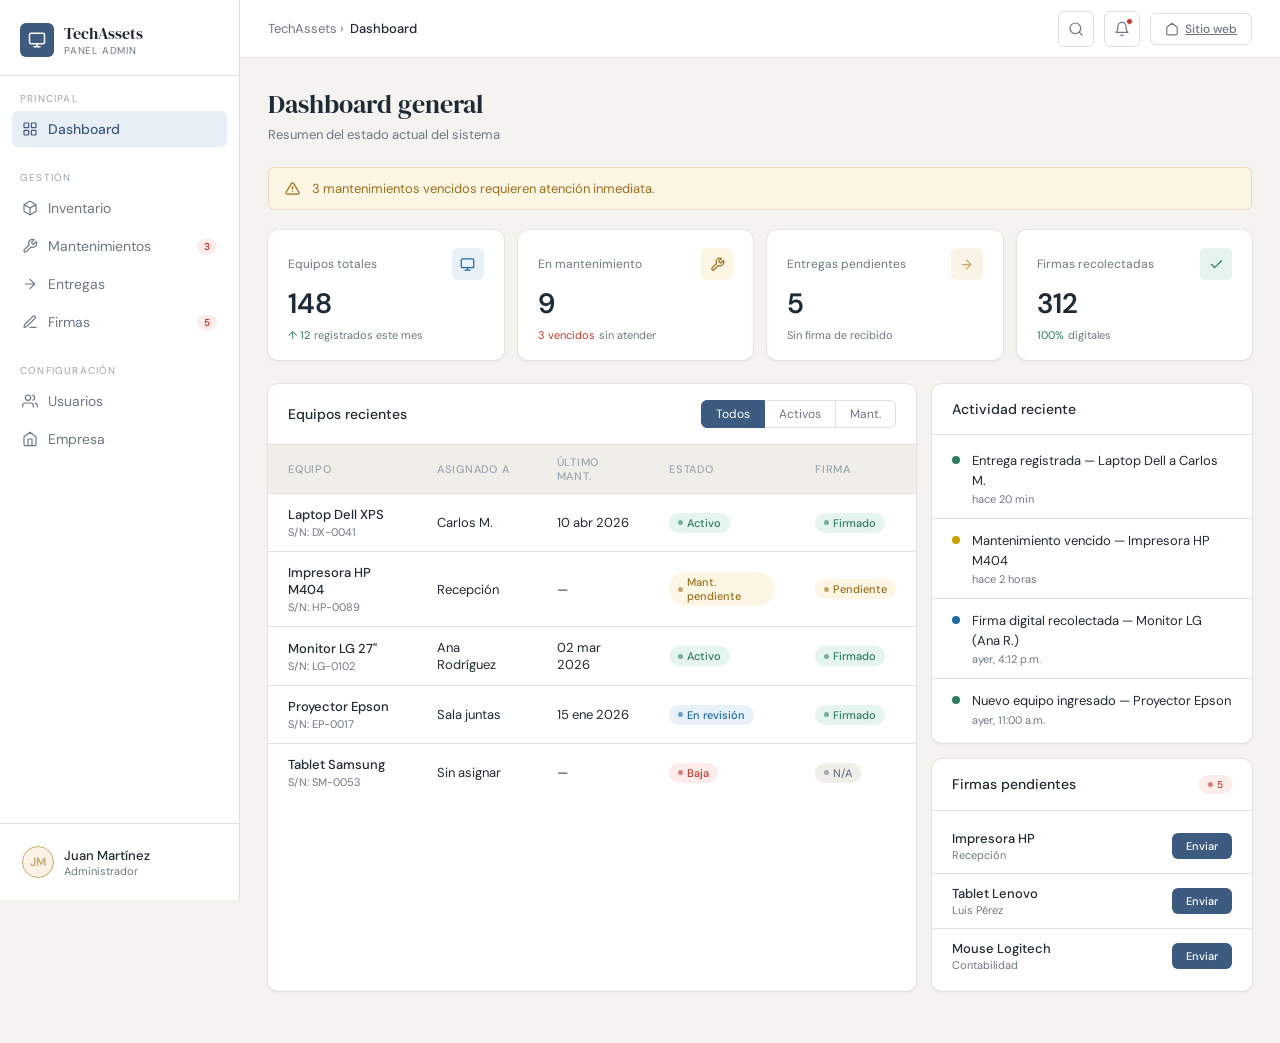
==== admin.html @ f4fed121 "hollaaaaaa" ====
<!DOCTYPE html>
<html lang="es">
<head>
  <meta charset="UTF-8">
  <meta name="viewport" content="width=device-width, initial-scale=1.0">
  <title>TechAssets — Panel de Administración</title>
  <link rel="stylesheet" href="styles.css">
</head>
<body class="page-admin">

<!-- SIDEBAR OVERLAY (mobile) -->
<div class="a-sidebar-overlay" id="sidebarOverlay" onclick="closeSidebar()"></div>

<!-- SIDEBAR -->
<aside class="a-sidebar" id="sidebar">
  <div class="a-sidebar-logo">
    <div class="a-sidebar-logo-mark">
      <svg viewBox="0 0 24 24"><rect x="2" y="3" width="20" height="14" rx="2"/><path d="M8 21h8M12 17v4"/></svg>
    </div>
    <div>
      <div class="a-sidebar-name">TechAssets</div>
      <div class="a-sidebar-role">Panel Admin</div>
    </div>
  </div>

  <nav class="a-nav">
    <div class="a-nav-group">
      <div class="a-nav-group-label">Principal</div>
      <a href="#" class="a-nav-item active" onclick="setPage('dashboard', this)">
        <svg viewBox="0 0 24 24"><rect x="3" y="3" width="7" height="7" rx="1"/><rect x="14" y="3" width="7" height="7" rx="1"/><rect x="3" y="14" width="7" height="7" rx="1"/><rect x="14" y="14" width="7" height="7" rx="1"/></svg>
        Dashboard
      </a>
    </div>
    <div class="a-nav-group">
      <div class="a-nav-group-label">Gestión</div>
      <a href="#" class="a-nav-item" onclick="setPage('inventario', this)">
        <svg viewBox="0 0 24 24"><path d="M21 16V8a2 2 0 00-1-1.73l-7-4a2 2 0 00-2 0l-7 4A2 2 0 003 8v8a2 2 0 001 1.73l7 4a2 2 0 002 0l7-4A2 2 0 0021 16z"/><polyline points="3.27 6.96 12 12.01 20.73 6.96"/><line x1="12" y1="22.08" x2="12" y2="12"/></svg>
        Inventario
      </a>
      <a href="#" class="a-nav-item" onclick="setPage('mantenimientos', this)">
        <svg viewBox="0 0 24 24"><path d="M14.7 6.3a1 1 0 000 1.4l1.6 1.6a1 1 0 001.4 0l3.77-3.77a6 6 0 01-7.94 7.94l-6.91 6.91a2.12 2.12 0 01-3-3l6.91-6.91a6 6 0 017.94-7.94l-3.76 3.76z"/></svg>
        Mantenimientos
        <span class="badge-nav">3</span>
      </a>
      <a href="#" class="a-nav-item" onclick="setPage('entregas', this)">
        <svg viewBox="0 0 24 24"><path d="M5 12h14M12 5l7 7-7 7"/></svg>
        Entregas
      </a>
      <a href="#" class="a-nav-item" onclick="setPage('firmas', this)">
        <svg viewBox="0 0 24 24"><path d="M12 20h9M16.5 3.5a2.121 2.121 0 013 3L7 19l-4 1 1-4 12.5-12.5z"/></svg>
        Firmas
        <span class="badge-nav">5</span>
      </a>
    </div>
    <div class="a-nav-group">
      <div class="a-nav-group-label">Configuración</div>
      <a href="#" class="a-nav-item" onclick="setPage('usuarios', this)">
        <svg viewBox="0 0 24 24"><path d="M17 21v-2a4 4 0 00-4-4H5a4 4 0 00-4 4v2"/><circle cx="9" cy="7" r="4"/><path d="M23 21v-2a4 4 0 00-3-3.87M16 3.13a4 4 0 010 7.75"/></svg>
        Usuarios
      </a>
      <a href="#" class="a-nav-item" onclick="setPage('empresa', this)">
        <svg viewBox="0 0 24 24"><path d="M3 9l9-7 9 7v11a2 2 0 01-2 2H5a2 2 0 01-2-2z"/><polyline points="9 22 9 12 15 12 15 22"/></svg>
        Empresa
      </a>
    </div>
  </nav>

  <div class="a-sidebar-footer">
    <div class="a-sidebar-user">
      <div class="a-avatar">JM</div>
      <div>
        <div class="a-user-name">Juan Martínez</div>
        <div class="a-user-role">Administrador</div>
      </div>
    </div>
  </div>
</aside>

<!-- MAIN -->
<div class="a-main">

  <!-- TOPBAR -->
  <header class="a-topbar">
    <div class="a-topbar-left">
      <button class="a-menu-toggle" onclick="toggleSidebar()">
        <svg viewBox="0 0 24 24"><line x1="3" y1="6" x2="21" y2="6"/><line x1="3" y1="12" x2="21" y2="12"/><line x1="3" y1="18" x2="21" y2="18"/></svg>
      </button>
      <div class="a-breadcrumb">
        TechAssets &rsaquo; <strong id="breadcrumbPage">Dashboard</strong>
      </div>
    </div>
    <div class="a-topbar-right">
      <button class="a-topbar-btn" title="Búsqueda">
        <svg viewBox="0 0 24 24"><circle cx="11" cy="11" r="8"/><path d="M21 21l-4.35-4.35"/></svg>
      </button>
      <button class="a-topbar-btn" title="Notificaciones">
        <svg viewBox="0 0 24 24"><path d="M18 8A6 6 0 006 8c0 7-3 9-3 9h18s-3-2-3-9M13.73 21a2 2 0 01-3.46 0"/></svg>
        <span class="dot"></span>
      </button>
      <a href="landing.html" class="a-btn a-btn-ghost" style="font-size:12px;padding:7px 14px;">
        <svg viewBox="0 0 24 24"><path d="M3 9l9-7 9 7v11a2 2 0 01-2 2H5a2 2 0 01-2-2z"/></svg>
        Sitio web
      </a>
    </div>
  </header>

  <!-- CONTENT WRAPPER -->
  <main class="a-content">

    <!-- ══ DASHBOARD ══ -->
    <div id="page-dashboard">
      <div class="a-page-header">
        <div class="a-page-title">Dashboard general</div>
        <div class="a-page-sub">Resumen del estado actual del sistema</div>
      </div>

      <div class="a-alert yellow">
        <svg viewBox="0 0 24 24"><path d="M10.29 3.86L1.82 18a2 2 0 001.71 3h16.94a2 2 0 001.71-3L13.71 3.86a2 2 0 00-3.42 0z"/><line x1="12" y1="9" x2="12" y2="13"/><line x1="12" y1="17" x2="12.01" y2="17"/></svg>
        3 mantenimientos vencidos requieren atención inmediata.
      </div>

      <div class="a-metrics">
        <div class="a-metric">
          <div class="a-metric-top">
            <div class="a-metric-label">Equipos totales</div>
            <div class="a-metric-icon blue"><svg viewBox="0 0 24 24"><rect x="2" y="3" width="20" height="14" rx="2"/><path d="M8 21h8M12 17v4"/></svg></div>
          </div>
          <div class="a-metric-value">148</div>
          <div class="a-metric-footer"><span class="up">↑ 12</span> registrados este mes</div>
        </div>
        <div class="a-metric">
          <div class="a-metric-top">
            <div class="a-metric-label">En mantenimiento</div>
            <div class="a-metric-icon yellow"><svg viewBox="0 0 24 24"><path d="M14.7 6.3a1 1 0 000 1.4l1.6 1.6a1 1 0 001.4 0l3.77-3.77a6 6 0 01-7.94 7.94l-6.91 6.91a2.12 2.12 0 01-3-3l6.91-6.91a6 6 0 017.94-7.94l-3.76 3.76z"/></svg></div>
          </div>
          <div class="a-metric-value">9</div>
          <div class="a-metric-footer"><span class="down">3 vencidos</span> sin atender</div>
        </div>
        <div class="a-metric">
          <div class="a-metric-top">
            <div class="a-metric-label">Entregas pendientes</div>
            <div class="a-metric-icon amber"><svg viewBox="0 0 24 24"><path d="M5 12h14M12 5l7 7-7 7"/></svg></div>
          </div>
          <div class="a-metric-value">5</div>
          <div class="a-metric-footer">Sin firma de recibido</div>
        </div>
        <div class="a-metric">
          <div class="a-metric-top">
            <div class="a-metric-label">Firmas recolectadas</div>
            <div class="a-metric-icon green"><svg viewBox="0 0 24 24"><polyline points="20 6 9 17 4 12"/></svg></div>
          </div>
          <div class="a-metric-value">312</div>
          <div class="a-metric-footer"><span class="up">100%</span> digitales</div>
        </div>
      </div>

      <div class="a-panels">
        <!-- TABLA INVENTARIO -->
        <div class="a-card">
          <div class="a-card-head">
            <div class="a-card-title">Equipos recientes</div>
            <div class="a-tabs">
              <button class="a-tab active" onclick="filterTab(this, 'todos')">Todos</button>
              <button class="a-tab" onclick="filterTab(this, 'activos')">Activos</button>
              <button class="a-tab" onclick="filterTab(this, 'mantenimiento')">Mant.</button>
            </div>
          </div>
          <div class="a-card-body a-table-wrap">
            <table class="a-table">
              <thead>
                <tr>
                  <th>Equipo</th>
                  <th>Asignado a</th>
                  <th>Último mant.</th>
                  <th>Estado</th>
                  <th>Firma</th>
                </tr>
              </thead>
              <tbody>
                <tr>
                  <td><div class="fw">Laptop Dell XPS</div><div class="sub">S/N: DX-0041</div></td>
                  <td>Carlos M.</td>
                  <td>10 abr 2026</td>
                  <td><span class="a-badge green">Activo</span></td>
                  <td><span class="a-badge green">Firmado</span></td>
                </tr>
                <tr>
                  <td><div class="fw">Impresora HP M404</div><div class="sub">S/N: HP-0089</div></td>
                  <td>Recepción</td>
                  <td>—</td>
                  <td><span class="a-badge yellow">Mant. pendiente</span></td>
                  <td><span class="a-badge yellow">Pendiente</span></td>
                </tr>
                <tr>
                  <td><div class="fw">Monitor LG 27"</div><div class="sub">S/N: LG-0102</div></td>
                  <td>Ana Rodríguez</td>
                  <td>02 mar 2026</td>
                  <td><span class="a-badge green">Activo</span></td>
                  <td><span class="a-badge green">Firmado</span></td>
                </tr>
                <tr>
                  <td><div class="fw">Proyector Epson</div><div class="sub">S/N: EP-0017</div></td>
                  <td>Sala juntas</td>
                  <td>15 ene 2026</td>
                  <td><span class="a-badge blue">En revisión</span></td>
                  <td><span class="a-badge green">Firmado</span></td>
                </tr>
                <tr>
                  <td><div class="fw">Tablet Samsung</div><div class="sub">S/N: SM-0053</div></td>
                  <td>Sin asignar</td>
                  <td>—</td>
                  <td><span class="a-badge red">Baja</span></td>
                  <td><span class="a-badge gray">N/A</span></td>
                </tr>
              </tbody>
            </table>
          </div>
        </div>

        <!-- PANEL DERECHO -->
        <div style="display:flex;flex-direction:column;gap:16px;">
          <!-- ACTIVIDAD -->
          <div class="a-card">
            <div class="a-card-head"><div class="a-card-title">Actividad reciente</div></div>
            <div class="a-activity">
              <div class="a-activity-item">
                <div class="a-activity-dot green"></div>
                <div><div class="a-activity-text">Entrega registrada — Laptop Dell a Carlos M.</div><div class="a-activity-time">hace 20 min</div></div>
              </div>
              <div class="a-activity-item">
                <div class="a-activity-dot yellow"></div>
                <div><div class="a-activity-text">Mantenimiento vencido — Impresora HP M404</div><div class="a-activity-time">hace 2 horas</div></div>
              </div>
              <div class="a-activity-item">
                <div class="a-activity-dot blue"></div>
                <div><div class="a-activity-text">Firma digital recolectada — Monitor LG (Ana R.)</div><div class="a-activity-time">ayer, 4:12 p.m.</div></div>
              </div>
              <div class="a-activity-item">
                <div class="a-activity-dot green"></div>
                <div><div class="a-activity-text">Nuevo equipo ingresado — Proyector Epson</div><div class="a-activity-time">ayer, 11:00 a.m.</div></div>
              </div>
            </div>
          </div>
          <!-- FIRMAS PENDIENTES -->
          <div class="a-card">
            <div class="a-card-head">
              <div class="a-card-title">Firmas pendientes</div>
              <span class="a-badge red" style="font-size:10px;">5</span>
            </div>
            <div class="a-pending">
              <div class="a-pending-item">
                <div><div class="a-pending-name">Impresora HP</div><div class="a-pending-sub">Recepción</div></div>
                <button class="a-btn-sm primary" onclick="openFirmaModal('Impresora HP', 'Recepción')">Enviar</button>
              </div>
              <div class="a-pending-item">
                <div><div class="a-pending-name">Tablet Lenovo</div><div class="a-pending-sub">Luis Pérez</div></div>
                <button class="a-btn-sm primary" onclick="openFirmaModal('Tablet Lenovo', 'Luis Pérez')">Enviar</button>
              </div>
              <div class="a-pending-item">
                <div><div class="a-pending-name">Mouse Logitech</div><div class="a-pending-sub">Contabilidad</div></div>
                <button class="a-btn-sm primary" onclick="openFirmaModal('Mouse Logitech', 'Contabilidad')">Enviar</button>
              </div>
            </div>
          </div>
        </div>
      </div>
    </div>

    <!-- ══ INVENTARIO ══ -->
    <div id="page-inventario" style="display:none;">
      <div class="a-page-header">
        <div class="a-page-title">Inventario de equipos</div>
        <div class="a-page-sub">Gestión y registro de todos los activos de la empresa</div>
      </div>
      <div class="a-card">
        <div class="a-card-head">
          <div class="a-action-row">
            <div class="a-search">
              <svg viewBox="0 0 24 24"><circle cx="11" cy="11" r="8"/><path d="M21 21l-4.35-4.35"/></svg>
              <input type="text" placeholder="Buscar equipo, S/N, responsable...">
            </div>
            <select class="a-select">
              <option>Todos los estados</option>
              <option>Activo</option>
              <option>Mantenimiento</option>
              <option>En revisión</option>
              <option>Baja</option>
            </select>
          </div>
          <button class="a-btn a-btn-primary" onclick="openEquipoModal()">
            <svg viewBox="0 0 24 24"><line x1="12" y1="5" x2="12" y2="19"/><line x1="5" y1="12" x2="19" y2="12"/></svg>
            Nuevo equipo
          </button>
        </div>
        <div class="a-table-wrap">
          <table class="a-table">
            <thead>
              <tr>
                <th>Equipo</th>
                <th>Número de serie</th>
                <th>Asignado a</th>
                <th>Área</th>
                <th>Fecha ingreso</th>
                <th>Último mant.</th>
                <th>Estado</th>
                <th>Acciones</th>
              </tr>
            </thead>
            <tbody>
              <tr><td class="fw">Laptop Dell XPS 15</td><td><code style="font-size:11px;background:var(--surface2);padding:2px 6px;border-radius:4px;">DX-0041</code></td><td>Carlos Martínez</td><td>Sistemas</td><td>12 ene 2025</td><td>10 abr 2026</td><td><span class="a-badge green">Activo</span></td><td><button class="a-btn-sm ghost" onclick="openEquipoModal()">Editar</button></td></tr>
              <tr><td class="fw">Impresora HP M404</td><td><code style="font-size:11px;background:var(--surface2);padding:2px 6px;border-radius:4px;">HP-0089</code></td><td>—</td><td>Recepción</td><td>3 mar 2024</td><td>—</td><td><span class="a-badge yellow">Mant. pendiente</span></td><td><button class="a-btn-sm ghost" onclick="openEquipoModal()">Editar</button></td></tr>
              <tr><td class="fw">Monitor LG 27"</td><td><code style="font-size:11px;background:var(--surface2);padding:2px 6px;border-radius:4px;">LG-0102</code></td><td>Ana Rodríguez</td><td>Diseño</td><td>20 jun 2024</td><td>02 mar 2026</td><td><span class="a-badge green">Activo</span></td><td><button class="a-btn-sm ghost" onclick="openEquipoModal()">Editar</button></td></tr>
              <tr><td class="fw">Proyector Epson X50</td><td><code style="font-size:11px;background:var(--surface2);padding:2px 6px;border-radius:4px;">EP-0017</code></td><td>Sala juntas</td><td>Gerencia</td><td>5 ago 2023</td><td>15 ene 2026</td><td><span class="a-badge blue">En revisión</span></td><td><button class="a-btn-sm ghost" onclick="openEquipoModal()">Editar</button></td></tr>
              <tr><td class="fw">Tablet Samsung A8</td><td><code style="font-size:11px;background:var(--surface2);padding:2px 6px;border-radius:4px;">SM-0053</code></td><td>—</td><td>—</td><td>1 feb 2023</td><td>—</td><td><span class="a-badge red">Baja</span></td><td><button class="a-btn-sm ghost" onclick="openEquipoModal()">Ver</button></td></tr>
              <tr><td class="fw">Laptop Lenovo ThinkPad</td><td><code style="font-size:11px;background:var(--surface2);padding:2px 6px;border-radius:4px;">TP-0065</code></td><td>María García</td><td>Contabilidad</td><td>8 sep 2024</td><td>28 feb 2026</td><td><span class="a-badge green">Activo</span></td><td><button class="a-btn-sm ghost" onclick="openEquipoModal()">Editar</button></td></tr>
              <tr><td class="fw">Teléfono IP Cisco</td><td><code style="font-size:11px;background:var(--surface2);padding:2px 6px;border-radius:4px;">CI-0031</code></td><td>Recepción</td><td>Recepción</td><td>14 dic 2023</td><td>10 dic 2025</td><td><span class="a-badge green">Activo</span></td><td><button class="a-btn-sm ghost" onclick="openEquipoModal()">Editar</button></td></tr>
            </tbody>
          </table>
        </div>
      </div>
    </div>

    <!-- ══ MANTENIMIENTOS ══ -->
    <div id="page-mantenimientos" style="display:none;">
      <div class="a-page-header">
        <div class="a-page-title">Control de mantenimientos</div>
        <div class="a-page-sub">Preventivos y correctivos de todos los equipos</div>
      </div>
      <div class="a-alert yellow">
        <svg viewBox="0 0 24 24"><path d="M10.29 3.86L1.82 18a2 2 0 001.71 3h16.94a2 2 0 001.71-3L13.71 3.86a2 2 0 00-3.42 0z"/><line x1="12" y1="9" x2="12" y2="13"/><line x1="12" y1="17" x2="12.01" y2="17"/></svg>
        3 mantenimientos están vencidos. Programa una revisión lo antes posible.
      </div>
      <div class="a-card">
        <div class="a-card-head">
          <div class="a-card-title">Historial de mantenimientos</div>
          <button class="a-btn a-btn-primary" onclick="openMantModal()">
            <svg viewBox="0 0 24 24"><line x1="12" y1="5" x2="12" y2="19"/><line x1="5" y1="12" x2="19" y2="12"/></svg>
            Registrar mantenimiento
          </button>
        </div>
        <div class="a-table-wrap">
          <table class="a-table">
            <thead>
              <tr>
                <th>Equipo</th>
                <th>Tipo</th>
                <th>Técnico</th>
                <th>Fecha realizado</th>
                <th>Próximo</th>
                <th>Estado</th>
                <th>Observaciones</th>
              </tr>
            </thead>
            <tbody>
              <tr><td class="fw">Laptop Dell XPS</td><td>Preventivo</td><td>Pedro Álvarez</td><td>10 abr 2026</td><td>10 oct 2026</td><td><span class="a-badge green">Al día</span></td><td style="font-size:12px;color:var(--text-muted);">Limpieza general, cambio de pasta térmica</td></tr>
              <tr><td class="fw">Impresora HP M404</td><td>Correctivo</td><td>—</td><td>—</td><td>Vencido</td><td><span class="a-badge red">Vencido</span></td><td style="font-size:12px;color:var(--text-muted);">Atasco de papel recurrente</td></tr>
              <tr><td class="fw">Monitor LG 27"</td><td>Preventivo</td><td>Pedro Álvarez</td><td>02 mar 2026</td><td>02 sep 2026</td><td><span class="a-badge green">Al día</span></td><td style="font-size:12px;color:var(--text-muted);">Revisión de conexiones y calibración</td></tr>
              <tr><td class="fw">Proyector Epson</td><td>Correctivo</td><td>Externo</td><td>15 ene 2026</td><td>15 jul 2026</td><td><span class="a-badge yellow">Próximo</span></td><td style="font-size:12px;color:var(--text-muted);">Cambio de lámpara proyector</td></tr>
              <tr><td class="fw">Teléfono IP Cisco</td><td>Preventivo</td><td>Pedro Álvarez</td><td>10 dic 2025</td><td>Vencido</td><td><span class="a-badge red">Vencido</span></td><td style="font-size:12px;color:var(--text-muted);">—</td></tr>
              <tr><td class="fw">Laptop Lenovo</td><td>Preventivo</td><td>Pedro Álvarez</td><td>28 feb 2026</td><td>28 ago 2026</td><td><span class="a-badge green">Al día</span></td><td style="font-size:12px;color:var(--text-muted);">Actualización de SO y drivers</td></tr>
            </tbody>
          </table>
        </div>
      </div>
    </div>

    <!-- ══ ENTREGAS ══ -->
    <div id="page-entregas" style="display:none;">
      <div class="a-page-header">
        <div class="a-page-title">Registro de entregas</div>
        <div class="a-page-sub">Control de entrega de equipos a empleados o áreas</div>
      </div>
      <div class="a-card">
        <div class="a-card-head">
          <div class="a-action-row">
            <div class="a-search">
              <svg viewBox="0 0 24 24"><circle cx="11" cy="11" r="8"/><path d="M21 21l-4.35-4.35"/></svg>
              <input type="text" placeholder="Buscar entrega, empleado...">
            </div>
          </div>
          <button class="a-btn a-btn-primary" onclick="openEntregaModal()">
            <svg viewBox="0 0 24 24"><line x1="12" y1="5" x2="12" y2="19"/><line x1="5" y1="12" x2="19" y2="12"/></svg>
            Nueva entrega
          </button>
        </div>
        <div class="a-table-wrap">
          <table class="a-table">
            <thead>
              <tr>
                <th>Equipo</th>
                <th>Entregado a</th>
                <th>Área</th>
                <th>Fecha entrega</th>
                <th>Condición</th>
                <th>Firma</th>
                <th>Acción</th>
              </tr>
            </thead>
            <tbody>
              <tr><td class="fw">Laptop Dell XPS</td><td>Carlos Martínez</td><td>Sistemas</td><td>12 ene 2025</td><td>Excelente</td><td><span class="a-badge green">Firmado</span></td><td><button class="a-btn-sm ghost">Ver acta</button></td></tr>
              <tr><td class="fw">Monitor LG 27"</td><td>Ana Rodríguez</td><td>Diseño</td><td>20 jun 2024</td><td>Buena</td><td><span class="a-badge green">Firmado</span></td><td><button class="a-btn-sm ghost">Ver acta</button></td></tr>
              <tr><td class="fw">Impresora HP M404</td><td>Recepción</td><td>Recepción</td><td>3 mar 2024</td><td>Buena</td><td><span class="a-badge yellow">Pendiente</span></td><td><button class="a-btn-sm primary" onclick="openFirmaModal('Impresora HP', 'Recepción')">Recoger firma</button></td></tr>
              <tr><td class="fw">Laptop Lenovo ThinkPad</td><td>María García</td><td>Contabilidad</td><td>8 sep 2024</td><td>Excelente</td><td><span class="a-badge green">Firmado</span></td><td><button class="a-btn-sm ghost">Ver acta</button></td></tr>
              <tr><td class="fw">Tablet Lenovo</td><td>Luis Pérez</td><td>Ventas</td><td>5 abr 2026</td><td>Nueva</td><td><span class="a-badge yellow">Pendiente</span></td><td><button class="a-btn-sm primary" onclick="openFirmaModal('Tablet Lenovo', 'Luis Pérez')">Recoger firma</button></td></tr>
            </tbody>
          </table>
        </div>
      </div>
    </div>

    <!-- ══ FIRMAS ══ -->
    <div id="page-firmas" style="display:none;">
      <div class="a-page-header">
        <div class="a-page-title">Firmas digitales</div>
        <div class="a-page-sub">Control y seguimiento de firmas de entrega de equipos</div>
      </div>
      <div class="a-metrics" style="grid-template-columns:repeat(3,minmax(0,1fr));">
        <div class="a-metric"><div class="a-metric-top"><div class="a-metric-label">Total firmadas</div><div class="a-metric-icon green"><svg viewBox="0 0 24 24"><polyline points="20 6 9 17 4 12"/></svg></div></div><div class="a-metric-value">312</div><div class="a-metric-footer">Acumulado histórico</div></div>
        <div class="a-metric"><div class="a-metric-top"><div class="a-metric-label">Pendientes</div><div class="a-metric-icon yellow"><svg viewBox="0 0 24 24"><circle cx="12" cy="12" r="10"/><polyline points="12 6 12 12 16 14"/></svg></div></div><div class="a-metric-value">5</div><div class="a-metric-footer">Sin recolectar</div></div>
        <div class="a-metric"><div class="a-metric-top"><div class="a-metric-label">Este mes</div><div class="a-metric-icon blue"><svg viewBox="0 0 24 24"><rect x="3" y="4" width="18" height="18" rx="2"/><line x1="16" y1="2" x2="16" y2="6"/><line x1="8" y1="2" x2="8" y2="6"/><line x1="3" y1="10" x2="21" y2="10"/></svg></div></div><div class="a-metric-value">28</div><div class="a-metric-footer"><span class="up">↑ 8</span> vs mes anterior</div></div>
      </div>
      <div class="a-card" style="margin-top:0;">
        <div class="a-card-head">
          <div class="a-card-title">Historial de firmas</div>
          <button class="a-btn a-btn-primary" onclick="openFirmaModal('', '')">
            <svg viewBox="0 0 24 24"><path d="M12 20h9M16.5 3.5a2.121 2.121 0 013 3L7 19l-4 1 1-4 12.5-12.5z"/></svg>
            Solicitar firma
          </button>
        </div>
        <div class="a-table-wrap">
          <table class="a-table">
            <thead><tr><th>Equipo</th><th>Firmante</th><th>Cargo</th><th>Fecha solicitud</th><th>Fecha firma</th><th>Estado</th><th>Acción</th></tr></thead>
            <tbody>
              <tr><td class="fw">Laptop Dell XPS</td><td>Carlos Martínez</td><td>Jefe de Sistemas</td><td>12 ene 2025</td><td>12 ene 2025</td><td><span class="a-badge green">Firmado</span></td><td><button class="a-btn-sm ghost">Descargar</button></td></tr>
              <tr><td class="fw">Monitor LG 27"</td><td>Ana Rodríguez</td><td>Diseñadora</td><td>20 jun 2024</td><td>21 jun 2024</td><td><span class="a-badge green">Firmado</span></td><td><button class="a-btn-sm ghost">Descargar</button></td></tr>
              <tr><td class="fw">Impresora HP</td><td>Recepción</td><td>Recepcionista</td><td>3 mar 2024</td><td>—</td><td><span class="a-badge yellow">Pendiente</span></td><td><button class="a-btn-sm primary" onclick="openFirmaModal('Impresora HP', 'Recepción')">Reenviar</button></td></tr>
              <tr><td class="fw">Tablet Lenovo</td><td>Luis Pérez</td><td>Vendedor</td><td>5 abr 2026</td><td>—</td><td><span class="a-badge yellow">Pendiente</span></td><td><button class="a-btn-sm primary" onclick="openFirmaModal('Tablet Lenovo', 'Luis Pérez')">Reenviar</button></td></tr>
              <tr><td class="fw">Laptop Lenovo</td><td>María García</td><td>Contadora</td><td>8 sep 2024</td><td>9 sep 2024</td><td><span class="a-badge green">Firmado</span></td><td><button class="a-btn-sm ghost">Descargar</button></td></tr>
            </tbody>
          </table>
        </div>
      </div>
    </div>

    <!-- ══ USUARIOS ══ -->
    <div id="page-usuarios" style="display:none;">
      <div class="a-page-header">
        <div class="a-page-title">Usuarios del sistema</div>
        <div class="a-page-sub">Gestión de acceso y roles</div>
      </div>
      <div class="a-card">
        <div class="a-card-head">
          <div class="a-card-title">Usuarios registrados</div>
          <button class="a-btn a-btn-primary" onclick="openUsuarioModal()">
            <svg viewBox="0 0 24 24"><line x1="12" y1="5" x2="12" y2="19"/><line x1="5" y1="12" x2="19" y2="12"/></svg>
            Nuevo usuario
          </button>
        </div>
        <div class="a-table-wrap">
          <table class="a-table">
            <thead><tr><th>Usuario</th><th>Correo</th><th>Rol</th><th>Área</th><th>Último acceso</th><th>Estado</th><th>Acción</th></tr></thead>
            <tbody>
              <tr><td><div style="display:flex;align-items:center;gap:10px;"><div class="a-avatar" style="width:28px;height:28px;font-size:11px;">JM</div><div class="fw">Juan Martínez</div></div></td><td>juan@empresa.co</td><td><span class="a-badge blue">Administrador</span></td><td>Gerencia</td><td>Ahora mismo</td><td><span class="a-badge green">Activo</span></td><td><button class="a-btn-sm ghost">Editar</button></td></tr>
              <tr><td><div style="display:flex;align-items:center;gap:10px;"><div class="a-avatar" style="width:28px;height:28px;font-size:11px;">PA</div><div class="fw">Pedro Álvarez</div></div></td><td>pedro@empresa.co</td><td><span class="a-badge yellow">Técnico</span></td><td>Sistemas</td><td>Hoy, 9:40 a.m.</td><td><span class="a-badge green">Activo</span></td><td><button class="a-btn-sm ghost">Editar</button></td></tr>
              <tr><td><div style="display:flex;align-items:center;gap:10px;"><div class="a-avatar" style="width:28px;height:28px;font-size:11px;">AR</div><div class="fw">Ana Rodríguez</div></div></td><td>ana@empresa.co</td><td><span class="a-badge gray">Empleado</span></td><td>Diseño</td><td>Ayer, 5:15 p.m.</td><td><span class="a-badge green">Activo</span></td><td><button class="a-btn-sm ghost">Editar</button></td></tr>
              <tr><td><div style="display:flex;align-items:center;gap:10px;"><div class="a-avatar" style="width:28px;height:28px;font-size:11px;">MG</div><div class="fw">María García</div></div></td><td>maria@empresa.co</td><td><span class="a-badge gray">Empleado</span></td><td>Contabilidad</td><td>Hace 3 días</td><td><span class="a-badge green">Activo</span></td><td><button class="a-btn-sm ghost">Editar</button></td></tr>
              <tr><td><div style="display:flex;align-items:center;gap:10px;"><div class="a-avatar" style="width:28px;height:28px;font-size:11px;">LP</div><div class="fw">Luis Pérez</div></div></td><td>luis@empresa.co</td><td><span class="a-badge gray">Empleado</span></td><td>Ventas</td><td>Hace 1 semana</td><td><span class="a-badge red">Inactivo</span></td><td><button class="a-btn-sm ghost">Editar</button></td></tr>
            </tbody>
          </table>
        </div>
      </div>
    </div>

    <!-- ══ EMPRESA ══ -->
    <div id="page-empresa" style="display:none;">
      <div class="a-page-header">
        <div class="a-page-title">Configuración de empresa</div>
        <div class="a-page-sub">Información general y ajustes del sistema</div>
      </div>
      <div style="display:grid;grid-template-columns:1fr 1fr;gap:16px;">
        <div class="a-card">
          <div class="a-card-head"><div class="a-card-title">Datos de la empresa</div></div>
          <div style="padding:20px;display:flex;flex-direction:column;gap:14px;">
            <div class="a-modal-field"><label>Nombre de la empresa</label><input type="text" value="TechAssets S.A.S."></div>
            <div class="a-modal-field"><label>NIT</label><input type="text" value="900.123.456-7"></div>
            <div class="a-modal-field"><label>Dirección</label><input type="text" value="Cra 15 #85-32, Bogotá"></div>
            <div class="a-modal-field"><label>Teléfono</label><input type="text" value="+57 310 000 0000"></div>
            <div class="a-modal-field"><label>Correo de contacto</label><input type="email" value="contacto@techassets.co"></div>
            <div style="padding-top:4px;">
              <button class="a-btn a-btn-primary" onclick="alert('Cambios guardados correctamente.')">Guardar cambios</button>
            </div>
          </div>
        </div>
        <div style="display:flex;flex-direction:column;gap:16px;">
          <div class="a-card">
            <div class="a-card-head"><div class="a-card-title">Estadísticas del sistema</div></div>
            <div style="padding:20px;display:flex;flex-direction:column;gap:12px;">
              <div style="display:flex;justify-content:space-between;padding:10px 0;border-bottom:1px solid var(--border);font-size:13px;"><span style="color:var(--text-muted);">Total equipos registrados</span><strong>148</strong></div>
              <div style="display:flex;justify-content:space-between;padding:10px 0;border-bottom:1px solid var(--border);font-size:13px;"><span style="color:var(--text-muted);">Usuarios activos</span><strong>4</strong></div>
              <div style="display:flex;justify-content:space-between;padding:10px 0;border-bottom:1px solid var(--border);font-size:13px;"><span style="color:var(--text-muted);">Mantenimientos registrados</span><strong>87</strong></div>
              <div style="display:flex;justify-content:space-between;padding:10px 0;border-bottom:1px solid var(--border);font-size:13px;"><span style="color:var(--text-muted);">Firmas digitales</span><strong>312</strong></div>
              <div style="display:flex;justify-content:space-between;padding:10px 0;font-size:13px;"><span style="color:var(--text-muted);">Activo desde</span><strong>Enero 2025</strong></div>
            </div>
          </div>
          <div class="a-card">
            <div class="a-card-head"><div class="a-card-title">Acciones del sistema</div></div>
            <div style="padding:16px;display:flex;flex-direction:column;gap:10px;">
              <button class="a-btn a-btn-ghost" style="justify-content:flex-start;width:100%;" onclick="alert('Exportando datos...')">
                <svg viewBox="0 0 24 24" style="width:14px;height:14px;stroke:currentColor;fill:none;stroke-width:2;stroke-linecap:round;"><path d="M21 15v4a2 2 0 01-2 2H5a2 2 0 01-2-2v-4"/><polyline points="7 10 12 15 17 10"/><line x1="12" y1="15" x2="12" y2="3"/></svg>
                Exportar inventario completo
              </button>
              <button class="a-btn a-btn-ghost" style="justify-content:flex-start;width:100%;" onclick="alert('Generando reporte...')">
                <svg viewBox="0 0 24 24" style="width:14px;height:14px;stroke:currentColor;fill:none;stroke-width:2;stroke-linecap:round;"><path d="M14 2H6a2 2 0 00-2 2v16a2 2 0 002 2h12a2 2 0 002-2V8z"/><polyline points="14 2 14 8 20 8"/><line x1="16" y1="13" x2="8" y2="13"/><line x1="16" y1="17" x2="8" y2="17"/></svg>
                Generar reporte de mantenimientos
              </button>
              <a href="landing.html" class="a-btn a-btn-ghost" style="justify-content:flex-start;width:100%;text-decoration:none;">
                <svg viewBox="0 0 24 24" style="width:14px;height:14px;stroke:currentColor;fill:none;stroke-width:2;stroke-linecap:round;"><path d="M3 9l9-7 9 7v11a2 2 0 01-2 2H5a2 2 0 01-2-2z"/></svg>
                Ir al sitio web público
              </a>
            </div>
          </div>
        </div>
      </div>
    </div>

  </main>
</div>

<!-- ══ MODAL: NUEVO EQUIPO ══ -->
<div class="a-modal-bg" id="modalEquipo">
  <div class="a-modal">
    <div class="a-modal-head">
      <div class="a-modal-title">Registrar equipo</div>
      <button class="a-modal-close" onclick="closeModal('modalEquipo')">✕</button>
    </div>
    <div class="a-modal-body">
      <div class="a-modal-row">
        <div class="a-modal-field"><label>Nombre del equipo</label><input type="text" placeholder="Ej: Laptop Dell XPS 15"></div>
        <div class="a-modal-field"><label>Número de serie</label><input type="text" placeholder="Ej: DX-0041"></div>
      </div>
      <div class="a-modal-row">
        <div class="a-modal-field"><label>Marca / Modelo</label><input type="text" placeholder="Ej: Dell XPS 15"></div>
        <div class="a-modal-field"><label>Fecha de ingreso</label><input type="date"></div>
      </div>
      <div class="a-modal-row">
        <div class="a-modal-field"><label>Responsable</label><input type="text" placeholder="Nombre del empleado"></div>
        <div class="a-modal-field"><label>Área</label>
          <select><option>Seleccionar área</option><option>Sistemas</option><option>Contabilidad</option><option>Diseño</option><option>Ventas</option><option>Gerencia</option><option>Recepción</option></select>
        </div>
      </div>
      <div class="a-modal-row">
        <div class="a-modal-field"><label>Estado</label>
          <select><option>Activo</option><option>Mantenimiento</option><option>En revisión</option><option>Baja</option></select>
        </div>
        <div class="a-modal-field"><label>Condición</label>
          <select><option>Nueva</option><option>Excelente</option><option>Buena</option><option>Regular</option><option>Deteriorada</option></select>
        </div>
      </div>
      <div class="a-modal-field"><label>Observaciones</label><textarea placeholder="Descripción adicional del equipo..."></textarea></div>
    </div>
    <div class="a-modal-footer">
      <button class="a-btn a-btn-ghost" onclick="closeModal('modalEquipo')">Cancelar</button>
      <button class="a-btn a-btn-primary" onclick="saveAndClose('modalEquipo', 'Equipo registrado correctamente.')">Guardar equipo</button>
    </div>
  </div>
</div>

<!-- ══ MODAL: MANTENIMIENTO ══ -->
<div class="a-modal-bg" id="modalMant">
  <div class="a-modal">
    <div class="a-modal-head">
      <div class="a-modal-title">Registrar mantenimiento</div>
      <button class="a-modal-close" onclick="closeModal('modalMant')">✕</button>
    </div>
    <div class="a-modal-body">
      <div class="a-modal-field"><label>Equipo</label>
        <select><option>Seleccionar equipo</option><option>Laptop Dell XPS (DX-0041)</option><option>Impresora HP M404 (HP-0089)</option><option>Monitor LG 27" (LG-0102)</option><option>Proyector Epson (EP-0017)</option></select>
      </div>
      <div class="a-modal-row">
        <div class="a-modal-field"><label>Tipo</label>
          <select><option>Preventivo</option><option>Correctivo</option></select>
        </div>
        <div class="a-modal-field"><label>Técnico responsable</label><input type="text" placeholder="Nombre del técnico"></div>
      </div>
      <div class="a-modal-row">
        <div class="a-modal-field"><label>Fecha realizado</label><input type="date"></div>
        <div class="a-modal-field"><label>Próximo mantenimiento</label><input type="date"></div>
      </div>
      <div class="a-modal-field"><label>Observaciones</label><textarea placeholder="Trabajos realizados, piezas cambiadas, estado del equipo..."></textarea></div>
    </div>
    <div class="a-modal-footer">
      <button class="a-btn a-btn-ghost" onclick="closeModal('modalMant')">Cancelar</button>
      <button class="a-btn a-btn-primary" onclick="saveAndClose('modalMant', 'Mantenimiento registrado correctamente.')">Guardar</button>
    </div>
  </div>
</div>

<!-- ══ MODAL: ENTREGA ══ -->
<div class="a-modal-bg" id="modalEntrega">
  <div class="a-modal">
    <div class="a-modal-head">
      <div class="a-modal-title">Registrar entrega</div>
      <button class="a-modal-close" onclick="closeModal('modalEntrega')">✕</button>
    </div>
    <div class="a-modal-body">
      <div class="a-modal-field"><label>Equipo</label>
        <select><option>Seleccionar equipo</option><option>Laptop Dell XPS (DX-0041)</option><option>Impresora HP M404 (HP-0089)</option><option>Monitor LG 27" (LG-0102)</option><option>Proyector Epson (EP-0017)</option></select>
      </div>
      <div class="a-modal-row">
        <div class="a-modal-field"><label>Entregado a</label><input type="text" placeholder="Nombre del empleado"></div>
        <div class="a-modal-field"><label>Área</label>
          <select><option>Seleccionar área</option><option>Sistemas</option><option>Contabilidad</option><option>Diseño</option><option>Ventas</option><option>Gerencia</option><option>Recepción</option></select>
        </div>
      </div>
      <div class="a-modal-row">
        <div class="a-modal-field"><label>Fecha de entrega</label><input type="date"></div>
        <div class="a-modal-field"><label>Condición al entregar</label>
          <select><option>Nueva</option><option>Excelente</option><option>Buena</option><option>Regular</option></select>
        </div>
      </div>
      <div class="a-modal-field"><label>Observaciones</label><textarea placeholder="Accesorios incluidos, estado del equipo, notas..."></textarea></div>
    </div>
    <div class="a-modal-footer">
      <button class="a-btn a-btn-ghost" onclick="closeModal('modalEntrega')">Cancelar</button>
      <button class="a-btn a-btn-primary" onclick="saveAndClose('modalEntrega', 'Entrega registrada. Ahora puedes solicitar la firma.')">Registrar entrega</button>
    </div>
  </div>
</div>

<!-- ══ MODAL: FIRMA ══ -->
<div class="a-modal-bg" id="modalFirma">
  <div class="a-modal">
    <div class="a-modal-head">
      <div class="a-modal-title">Solicitar firma digital</div>
      <button class="a-modal-close" onclick="closeModal('modalFirma')">✕</button>
    </div>
    <div class="a-modal-body">
      <div class="a-modal-field"><label>Equipo</label><input type="text" id="firmaEquipo" placeholder="Nombre del equipo"></div>
      <div class="a-modal-field"><label>Firmante</label><input type="text" id="firmaPersona" placeholder="Nombre del empleado o área"></div>
      <div class="a-modal-field"><label>Correo del firmante</label><input type="email" placeholder="correo@empresa.co"></div>
      <div style="background:var(--surface2);border-radius:var(--radius-sm);padding:14px;font-size:13px;color:var(--text-muted);">
        Se enviará un enlace al correo del firmante para que pueda firmar digitalmente desde su celular o computador.
      </div>
    </div>
    <div class="a-modal-footer">
      <button class="a-btn a-btn-ghost" onclick="closeModal('modalFirma')">Cancelar</button>
      <button class="a-btn a-btn-primary" onclick="saveAndClose('modalFirma', 'Solicitud de firma enviada al correo.')">Enviar solicitud</button>
    </div>
  </div>
</div>

<!-- ══ MODAL: USUARIO ══ -->
<div class="a-modal-bg" id="modalUsuario">
  <div class="a-modal">
    <div class="a-modal-head">
      <div class="a-modal-title">Nuevo usuario</div>
      <button class="a-modal-close" onclick="closeModal('modalUsuario')">✕</button>
    </div>
    <div class="a-modal-body">
      <div class="a-modal-row">
        <div class="a-modal-field"><label>Nombre completo</label><input type="text" placeholder="Nombre del usuario"></div>
        <div class="a-modal-field"><label>Correo corporativo</label><input type="email" placeholder="correo@empresa.co"></div>
      </div>
      <div class="a-modal-row">
        <div class="a-modal-field"><label>Rol</label>
          <select><option>Empleado</option><option>Técnico</option><option>Administrador</option></select>
        </div>
        <div class="a-modal-field"><label>Área</label>
          <select><option>Seleccionar área</option><option>Sistemas</option><option>Contabilidad</option><option>Diseño</option><option>Ventas</option><option>Gerencia</option><option>Recepción</option></select>
        </div>
      </div>
      <div class="a-modal-field"><label>Contraseña temporal</label><input type="password" placeholder="Mín. 8 caracteres"></div>
    </div>
    <div class="a-modal-footer">
      <button class="a-btn a-btn-ghost" onclick="closeModal('modalUsuario')">Cancelar</button>
      <button class="a-btn a-btn-primary" onclick="saveAndClose('modalUsuario', 'Usuario creado. Se envió el acceso por correo.')">Crear usuario</button>
    </div>
  </div>
</div>

<script>
  const pages = ['dashboard','inventario','mantenimientos','entregas','firmas','usuarios','empresa'];
  const pageNames = { dashboard:'Dashboard', inventario:'Inventario', mantenimientos:'Mantenimientos', entregas:'Entregas', firmas:'Firmas digitales', usuarios:'Usuarios', empresa:'Configuración' };

  function setPage(id, el) {
    pages.forEach(p => {
      const el2 = document.getElementById('page-' + p);
      if (el2) el2.style.display = 'none';
    });
    const target = document.getElementById('page-' + id);
    if (target) target.style.display = '';
    document.querySelectorAll('.a-nav-item').forEach(i => i.classList.remove('active'));
    if (el) el.classList.add('active');
    document.getElementById('breadcrumbPage').textContent = pageNames[id] || id;
    if (window.innerWidth <= 768) closeSidebar();
    return false;
  }

  function toggleSidebar() {
    document.getElementById('sidebar').classList.toggle('open');
    document.getElementById('sidebarOverlay').classList.toggle('show');
  }

  function closeSidebar() {
    document.getElementById('sidebar').classList.remove('open');
    document.getElementById('sidebarOverlay').classList.remove('show');
  }

  function filterTab(el, filter) {
    el.closest('.a-tabs').querySelectorAll('.a-tab').forEach(t => t.classList.remove('active'));
    el.classList.add('active');
  }

  function openEquipoModal() { document.getElementById('modalEquipo').classList.add('open'); }
  function openMantModal()   { document.getElementById('modalMant').classList.add('open'); }
  function openEntregaModal(){ document.getElementById('modalEntrega').classList.add('open'); }
  function openUsuarioModal(){ document.getElementById('modalUsuario').classList.add('open'); }

  function openFirmaModal(equipo, persona) {
    document.getElementById('firmaEquipo').value = equipo || '';
    document.getElementById('firmaPersona').value = persona || '';
    document.getElementById('modalFirma').classList.add('open');
  }

  function closeModal(id) { document.getElementById(id).classList.remove('open'); }

  function saveAndClose(id, msg) {
    closeModal(id);
    setTimeout(() => alert(msg), 100);
  }

  document.addEventListener('keydown', e => {
    if (e.key === 'Escape') {
      document.querySelectorAll('.a-modal-bg.open').forEach(m => m.classList.remove('open'));
    }
  });

  document.querySelectorAll('.a-modal-bg').forEach(bg => {
    bg.addEventListener('click', e => {
      if (e.target === bg) bg.classList.remove('open');
    });
  });
</script>
</body>
</html>
---- styles.css ----
/* ═══════════════════════════════════════════
   TECHASSETS — Shared Design Tokens
   ═══════════════════════════════════════════ */

@import url('https://fonts.googleapis.com/css2?family=DM+Serif+Display:ital@0;1&family=DM+Sans:wght@300;400;500;600&display=swap');

*, *::before, *::after { box-sizing: border-box; margin: 0; padding: 0; }

/* ── TOKENS ── */
:root {
  /* Landing palette */
  --navy:        #0f1f2e;
  --navy-mid:    #1a3045;
  --navy-light:  #243d54;
  --gold:        #c8a96e;
  --gold-light:  #e8cfa0;
  --cream:       #f5f0e8;
  --cream-dark:  #ede6d8;

  /* Admin palette */
  --bg:          #f4f3ef;
  --surface:     #ffffff;
  --surface2:    #f0eee9;
  --border:      #e3dfd7;
  --border2:     #ccc8be;
  --slate:       #3d5a80;
  --slate-hover: #2c4a6e;
  --slate-soft:  #e8eef5;
  --amber:       #c8a96e;
  --amber-soft:  #faf3e6;
  --text-main:   #1e2a35;
  --text-muted:  #6b7887;
  --text-light:  #9aa5b0;

  /* Status */
  --green:       #2e7d5e;
  --green-soft:  #e6f4ee;
  --yellow:      #9a6f1e;
  --yellow-soft: #fef6e4;
  --red:         #c0392b;
  --red-soft:    #fdecea;
  --blue-s:      #1f6aa5;
  --blue-soft:   #e8f0f8;

  --radius-sm:   6px;
  --radius-md:   10px;
  --radius-lg:   14px;
  --shadow-sm:   0 1px 4px rgba(0,0,0,0.06), 0 0 0 1px rgba(0,0,0,0.04);
  --shadow-md:   0 4px 16px rgba(0,0,0,0.08), 0 0 0 1px rgba(0,0,0,0.04);
}

html { scroll-behavior: smooth; }
body { font-family: 'DM Sans', sans-serif; -webkit-font-smoothing: antialiased; }


/* ══════════════════════════════════════════
   LANDING
   ══════════════════════════════════════════ */

body.page-landing { background: var(--cream); color: var(--navy); overflow-x: hidden; }

/* NAV */
.l-nav {
  position: fixed; top: 0; left: 0; right: 0; z-index: 100;
  display: flex; align-items: center; justify-content: space-between;
  padding: 18px 60px;
  background: rgba(15,31,46,0.96);
  backdrop-filter: blur(10px);
}
.l-nav-logo { font-family: 'DM Serif Display', serif; font-size: 20px; color: var(--gold); letter-spacing: 0.02em; text-decoration: none; }
.l-nav-links { display: flex; gap: 36px; list-style: none; }
.l-nav-links a { font-size: 13px; letter-spacing: 0.06em; color: rgba(255,255,255,0.6); text-decoration: none; text-transform: uppercase; transition: color 0.2s; }
.l-nav-links a:hover { color: var(--gold-light); }
.l-btn-acceso { font-family: 'DM Sans', sans-serif; font-size: 12px; font-weight: 500; letter-spacing: 0.08em; text-transform: uppercase; padding: 9px 22px; border: 1px solid var(--gold); color: var(--gold); border-radius: 4px; background: transparent; cursor: pointer; text-decoration: none; display: inline-block; transition: background 0.2s, color 0.2s; }
.l-btn-acceso:hover { background: var(--gold); color: var(--navy); }
.l-hamburger { display: none; flex-direction: column; gap: 5px; background: none; border: none; cursor: pointer; padding: 4px; }
.l-hamburger span { display: block; width: 22px; height: 1.5px; background: rgba(255,255,255,0.7); }
.l-mobile-menu { display: none; position: fixed; inset: 0; z-index: 200; background: var(--navy); flex-direction: column; align-items: center; justify-content: center; gap: 28px; }
.l-mobile-menu.open { display: flex; }
.l-mobile-menu a, .l-mobile-menu button { font-family: 'DM Serif Display', serif; font-size: 26px; color: rgba(255,255,255,0.85); text-decoration: none; background: none; border: none; cursor: pointer; font-weight: normal; transition: color 0.2s; }
.l-mobile-menu a:hover { color: var(--gold); }
.l-mobile-close { position: absolute; top: 20px; right: 24px; font-size: 28px; color: rgba(255,255,255,0.4); background: none; border: none; cursor: pointer; }
.l-mobile-btn-acceso { font-family: 'DM Sans', sans-serif !important; font-size: 14px !important; padding: 12px 28px; border: 1px solid var(--gold); color: var(--gold) !important; border-radius: 4px; }

/* HERO */
.l-hero { min-height: 100vh; background: var(--navy); display: flex; align-items: center; position: relative; overflow: hidden; padding: 120px 60px 80px; }
.l-hero::before { content: ''; position: absolute; inset: 0; background: radial-gradient(ellipse 600px 500px at 70% 50%, rgba(200,169,110,0.08) 0%, transparent 70%), radial-gradient(ellipse 300px 400px at 10% 80%, rgba(200,169,110,0.05) 0%, transparent 60%); pointer-events: none; }
.l-hero-grid { position: absolute; inset: 0; opacity: 0.04; background-image: linear-gradient(var(--gold) 1px, transparent 1px), linear-gradient(90deg, var(--gold) 1px, transparent 1px); background-size: 60px 60px; pointer-events: none; }
.l-hero-content { position: relative; max-width: 680px; animation: fadeUp 0.9s ease both; }
.l-hero-eyebrow { font-size: 11px; font-weight: 500; letter-spacing: 0.16em; text-transform: uppercase; color: var(--gold); margin-bottom: 24px; display: flex; align-items: center; gap: 12px; }
.l-hero-eyebrow::before { content: ''; width: 40px; height: 1px; background: var(--gold); }
.l-hero-title { font-family: 'DM Serif Display', serif; font-size: clamp(38px, 6vw, 70px); line-height: 1.08; color: #fff; margin-bottom: 28px; }
.l-hero-title em { font-style: italic; color: var(--gold); }
.l-hero-desc { font-size: 16px; font-weight: 300; line-height: 1.8; color: rgba(255,255,255,0.58); max-width: 520px; margin-bottom: 44px; }
.l-hero-ctas { display: flex; gap: 16px; flex-wrap: wrap; align-items: center; }
.l-cta-primary { font-size: 13px; font-weight: 500; letter-spacing: 0.06em; text-transform: uppercase; text-decoration: none; padding: 14px 32px; background: var(--gold); color: var(--navy); border-radius: 4px; transition: background 0.2s, transform 0.15s; }
.l-cta-primary:hover { background: var(--gold-light); transform: translateY(-1px); }
.l-cta-secondary { font-size: 13px; font-weight: 400; color: rgba(255,255,255,0.5); text-decoration: none; display: flex; align-items: center; gap: 8px; transition: color 0.2s; }
.l-cta-secondary:hover { color: #fff; }
.l-hero-stats { position: absolute; right: 60px; bottom: 60px; display: flex; gap: 48px; animation: fadeUp 1s 0.3s ease both; }
.l-stat-num { font-family: 'DM Serif Display', serif; font-size: 36px; color: var(--gold); display: block; }
.l-stat-label { font-size: 11px; text-transform: uppercase; letter-spacing: 0.1em; color: rgba(255,255,255,0.35); }

/* SECTIONS */
.l-section { padding: 100px 60px; }
.l-section-tag { font-size: 10px; font-weight: 500; letter-spacing: 0.18em; text-transform: uppercase; color: var(--gold); margin-bottom: 14px; display: flex; align-items: center; gap: 10px; }
.l-section-tag::before { content: ''; width: 28px; height: 1px; background: var(--gold); }
.l-section-title { font-family: 'DM Serif Display', serif; font-size: clamp(28px, 4vw, 46px); line-height: 1.15; margin-bottom: 20px; }
.l-section-title.dark { color: var(--navy); }
.l-section-title.light { color: #fff; }
.l-section-sub { font-size: 15px; font-weight: 300; line-height: 1.8; max-width: 560px; }
.l-section-sub.dark { color: #5a6a7a; }
.l-section-sub.light { color: rgba(255,255,255,0.5); }

/* NOSOTROS */
.l-nosotros { background: var(--cream); display: grid; grid-template-columns: 1fr 1fr; gap: 80px; align-items: center; }
.l-nos-visual { background: var(--navy); border-radius: 2px; height: 420px; position: relative; overflow: hidden; display: flex; align-items: flex-end; }
.l-nos-grid { position: absolute; inset: 0; background-image: linear-gradient(rgba(200,169,110,0.12) 1px, transparent 1px), linear-gradient(90deg, rgba(200,169,110,0.12) 1px, transparent 1px); background-size: 40px 40px; }
.l-nos-label { position: relative; padding: 24px; font-family: 'DM Serif Display', serif; font-size: 48px; color: rgba(200,169,110,0.15); line-height: 1; font-style: italic; }
.l-values { margin-top: 40px; display: flex; flex-direction: column; }
.l-value { display: flex; gap: 16px; padding: 18px 0; border-top: 1px solid var(--cream-dark); }
.l-value-num { font-family: 'DM Serif Display', serif; font-size: 24px; color: var(--gold); flex-shrink: 0; line-height: 1; margin-top: 2px; }
.l-value-name { font-size: 14px; font-weight: 500; margin-bottom: 4px; color: var(--navy); }
.l-value-desc { font-size: 13px; color: #5a6a7a; line-height: 1.65; }

/* SERVICIOS */
.l-servicios { background: var(--navy); }
.l-servicios-header { display: flex; justify-content: space-between; align-items: flex-end; margin-bottom: 56px; gap: 32px; flex-wrap: wrap; }
.l-servicios-grid { display: grid; grid-template-columns: repeat(3, 1fr); gap: 2px; }
.l-card-svc { background: var(--navy-mid); padding: 40px 36px; position: relative; overflow: hidden; transition: background 0.25s; }
.l-card-svc:hover { background: var(--navy-light); }
.l-card-svc::after { content: ''; position: absolute; bottom: 0; left: 0; right: 0; height: 2px; background: var(--gold); transform: scaleX(0); transform-origin: left; transition: transform 0.3s; }
.l-card-svc:hover::after { transform: scaleX(1); }
.l-svc-icon { width: 44px; height: 44px; margin-bottom: 24px; border: 1px solid rgba(200,169,110,0.3); border-radius: 2px; display: flex; align-items: center; justify-content: center; }
.l-svc-icon svg { width: 20px; height: 20px; stroke: var(--gold); fill: none; stroke-width: 1.5; stroke-linecap: round; stroke-linejoin: round; }
.l-svc-title { font-family: 'DM Serif Display', serif; font-size: 19px; color: #fff; margin-bottom: 12px; }
.l-svc-desc { font-size: 13px; font-weight: 300; line-height: 1.75; color: rgba(255,255,255,0.42); }

/* CONTACTO */
.l-contacto { background: var(--cream-dark); display: grid; grid-template-columns: 1fr 1fr; gap: 80px; align-items: start; }
.l-contact-items { margin-top: 40px; display: flex; flex-direction: column; gap: 0; }
.l-contact-item { display: flex; gap: 14px; align-items: flex-start; padding: 18px 0; border-bottom: 1px solid rgba(15,31,46,0.1); }
.l-contact-item:last-child { border-bottom: none; }
.l-contact-icon { width: 36px; height: 36px; flex-shrink: 0; background: var(--navy); border-radius: 4px; display: flex; align-items: center; justify-content: center; }
.l-contact-icon svg { width: 16px; height: 16px; stroke: var(--gold); fill: none; stroke-width: 1.5; stroke-linecap: round; }
.l-contact-label { font-size: 10px; text-transform: uppercase; letter-spacing: 0.1em; color: #5a6a7a; margin-bottom: 3px; }
.l-contact-val { font-size: 14px; color: var(--navy); }
.l-form { display: flex; flex-direction: column; gap: 16px; }
.l-form-row { display: grid; grid-template-columns: 1fr 1fr; gap: 14px; }
.l-field { display: flex; flex-direction: column; gap: 6px; }
.l-field label { font-size: 11px; text-transform: uppercase; letter-spacing: 0.1em; color: #5a6a7a; }
.l-field input, .l-field textarea, .l-field select { font-family: 'DM Sans', sans-serif; font-size: 14px; font-weight: 300; padding: 11px 14px; border: 1px solid rgba(15,31,46,0.16); border-radius: 4px; background: #fff; color: var(--navy); outline: none; transition: border-color 0.2s; }
.l-field input:focus, .l-field textarea:focus, .l-field select:focus { border-color: var(--navy); }
.l-field textarea { resize: vertical; min-height: 110px; }
.l-btn-send { font-family: 'DM Sans', sans-serif; font-size: 13px; font-weight: 500; letter-spacing: 0.08em; text-transform: uppercase; padding: 13px 28px; align-self: flex-start; background: var(--navy); color: #fff; border: none; border-radius: 4px; cursor: pointer; transition: background 0.2s, transform 0.15s; }
.l-btn-send:hover { background: var(--navy-light); transform: translateY(-1px); }

/* FOOTER */
.l-footer { background: var(--navy); padding: 36px 60px; display: flex; align-items: center; justify-content: space-between; flex-wrap: wrap; gap: 20px; }
.l-footer-logo { font-family: 'DM Serif Display', serif; font-size: 18px; color: var(--gold); }
.l-footer-copy { font-size: 12px; color: rgba(255,255,255,0.3); }
.l-footer-link { font-size: 11px; letter-spacing: 0.1em; text-transform: uppercase; text-decoration: none; color: var(--gold); border: 1px solid rgba(200,169,110,0.35); padding: 8px 18px; border-radius: 4px; transition: background 0.2s, color 0.2s; }
.l-footer-link:hover { background: var(--gold); color: var(--navy); }

/* MODAL */
.l-modal-bg { display: none; position: fixed; inset: 0; z-index: 300; background: rgba(10,18,26,0.82); align-items: center; justify-content: center; padding: 16px; }
.l-modal-bg.open { display: flex; }
.l-modal { background: #fff; width: 100%; max-width: 400px; border-radius: 4px; overflow: hidden; animation: fadeUp 0.22s ease both; }
.l-modal-head { background: var(--navy); padding: 28px 32px 22px; }
.l-modal-logo { font-family: 'DM Serif Display', serif; font-size: 17px; color: var(--gold); margin-bottom: 4px; }
.l-modal-sub { font-size: 11px; color: rgba(255,255,255,0.38); text-transform: uppercase; letter-spacing: 0.1em; }
.l-modal-body { padding: 28px 32px 32px; }
.l-modal-field { margin-bottom: 16px; }
.l-modal-field label { display: block; font-size: 11px; text-transform: uppercase; letter-spacing: 0.1em; color: #5a6a7a; margin-bottom: 6px; }
.l-modal-field input { font-family: 'DM Sans', sans-serif; width: 100%; padding: 11px 14px; font-size: 14px; border: 1px solid rgba(15,31,46,0.16); border-radius: 4px; outline: none; color: var(--navy); transition: border-color 0.2s; }
.l-modal-field input:focus { border-color: var(--navy); }
.l-modal-actions { display: flex; justify-content: space-between; align-items: center; margin-top: 24px; }
.l-modal-cancel { font-size: 12px; color: #5a6a7a; background: none; border: none; font-family: 'DM Sans', sans-serif; cursor: pointer; text-decoration: underline; }
.l-modal-submit { font-family: 'DM Sans', sans-serif; font-size: 12px; font-weight: 500; text-transform: uppercase; letter-spacing: 0.08em; padding: 11px 24px; background: var(--navy); color: #fff; border: none; border-radius: 4px; cursor: pointer; transition: background 0.2s; }
.l-modal-submit:hover { background: var(--navy-light); }


/* ══════════════════════════════════════════
   ADMIN
   ══════════════════════════════════════════ */

body.page-admin { background: var(--bg); color: var(--text-main); }

/* LAYOUT */
.a-layout { display: flex; min-height: 100vh; }

/* SIDEBAR */
.a-sidebar { width: 240px; background: var(--surface); border-right: 1px solid var(--border); display: flex; flex-direction: column; position: fixed; top: 0; bottom: 0; left: 0; z-index: 50; transition: transform 0.28s ease; }
.a-sidebar-logo { padding: 22px 20px 18px; border-bottom: 1px solid var(--border); display: flex; align-items: center; gap: 10px; }
.a-sidebar-logo-mark { width: 34px; height: 34px; background: var(--slate); border-radius: var(--radius-sm); display: flex; align-items: center; justify-content: center; }
.a-sidebar-logo-mark svg { width: 18px; height: 18px; stroke: #fff; fill: none; stroke-width: 2; stroke-linecap: round; stroke-linejoin: round; }
.a-sidebar-name { font-family: 'DM Serif Display', serif; font-size: 16px; color: var(--text-main); }
.a-sidebar-role { font-size: 10px; color: var(--text-muted); text-transform: uppercase; letter-spacing: 0.08em; }
.a-nav { flex: 1; padding: 16px 12px; overflow-y: auto; }
.a-nav-group { margin-bottom: 24px; }
.a-nav-group-label { font-size: 10px; text-transform: uppercase; letter-spacing: 0.12em; color: var(--text-light); padding: 0 8px; margin-bottom: 6px; }
.a-nav-item { display: flex; align-items: center; gap: 10px; padding: 9px 10px; border-radius: var(--radius-sm); cursor: pointer; font-size: 14px; color: var(--text-muted); text-decoration: none; transition: background 0.15s, color 0.15s; margin-bottom: 2px; position: relative; }
.a-nav-item svg { width: 16px; height: 16px; stroke: currentColor; fill: none; stroke-width: 1.8; stroke-linecap: round; stroke-linejoin: round; flex-shrink: 0; }
.a-nav-item:hover { background: var(--surface2); color: var(--text-main); }
.a-nav-item.active { background: var(--slate-soft); color: var(--slate); font-weight: 500; }
.a-nav-item .badge-nav { margin-left: auto; font-size: 10px; font-weight: 600; background: var(--red-soft); color: var(--red); padding: 1px 7px; border-radius: 99px; }
.a-sidebar-footer { padding: 14px 12px; border-top: 1px solid var(--border); }
.a-sidebar-user { display: flex; align-items: center; gap: 10px; padding: 8px 10px; border-radius: var(--radius-sm); cursor: pointer; transition: background 0.15s; }
.a-sidebar-user:hover { background: var(--surface2); }
.a-avatar { width: 32px; height: 32px; border-radius: 50%; background: var(--amber-soft); border: 1.5px solid var(--amber); display: flex; align-items: center; justify-content: center; font-size: 12px; font-weight: 600; color: var(--amber); flex-shrink: 0; }
.a-user-name { font-size: 13px; font-weight: 500; color: var(--text-main); }
.a-user-role { font-size: 11px; color: var(--text-muted); }

/* TOPBAR */
.a-main { flex: 1; margin-left: 240px; display: flex; flex-direction: column; min-height: 100vh; }
.a-topbar { background: var(--surface); border-bottom: 1px solid var(--border); padding: 0 28px; height: 58px; display: flex; align-items: center; justify-content: space-between; position: sticky; top: 0; z-index: 40; }
.a-topbar-left { display: flex; align-items: center; gap: 12px; }
.a-menu-toggle { display: none; background: none; border: none; cursor: pointer; padding: 6px; border-radius: var(--radius-sm); }
.a-menu-toggle svg { width: 20px; height: 20px; stroke: var(--text-muted); fill: none; stroke-width: 1.8; stroke-linecap: round; }
.a-breadcrumb { font-size: 13px; color: var(--text-muted); display: flex; align-items: center; gap: 6px; }
.a-breadcrumb strong { color: var(--text-main); font-weight: 500; }
.a-topbar-right { display: flex; align-items: center; gap: 10px; }
.a-topbar-btn { width: 36px; height: 36px; border-radius: var(--radius-sm); border: 1px solid var(--border); background: var(--surface); cursor: pointer; display: flex; align-items: center; justify-content: center; position: relative; transition: background 0.15s; }
.a-topbar-btn:hover { background: var(--surface2); }
.a-topbar-btn svg { width: 16px; height: 16px; stroke: var(--text-muted); fill: none; stroke-width: 1.8; stroke-linecap: round; stroke-linejoin: round; }
.a-topbar-btn .dot { width: 7px; height: 7px; background: var(--red); border-radius: 50%; border: 1.5px solid #fff; position: absolute; top: 6px; right: 6px; }
.a-btn { font-family: 'DM Sans', sans-serif; font-size: 13px; font-weight: 500; padding: 8px 16px; border-radius: var(--radius-sm); cursor: pointer; transition: all 0.15s; border: none; display: inline-flex; align-items: center; gap: 6px; }
.a-btn svg { width: 14px; height: 14px; stroke: currentColor; fill: none; stroke-width: 2; stroke-linecap: round; stroke-linejoin: round; }
.a-btn-primary { background: var(--slate); color: #fff; }
.a-btn-primary:hover { background: var(--slate-hover); }
.a-btn-ghost { background: var(--surface); color: var(--text-muted); border: 1px solid var(--border); }
.a-btn-ghost:hover { background: var(--surface2); color: var(--text-main); }

/* CONTENT */
.a-content { flex: 1; padding: 28px; }
.a-page-header { margin-bottom: 24px; }
.a-page-title { font-family: 'DM Serif Display', serif; font-size: 26px; color: var(--text-main); margin-bottom: 4px; }
.a-page-sub { font-size: 13px; color: var(--text-muted); }

/* METRIC CARDS */
.a-metrics { display: grid; grid-template-columns: repeat(4, minmax(0, 1fr)); gap: 14px; margin-bottom: 24px; }
.a-metric { background: var(--surface); border-radius: var(--radius-md); padding: 18px 20px; box-shadow: var(--shadow-sm); display: flex; flex-direction: column; gap: 10px; }
.a-metric-top { display: flex; align-items: center; justify-content: space-between; }
.a-metric-label { font-size: 12px; color: var(--text-muted); font-weight: 400; }
.a-metric-icon { width: 32px; height: 32px; border-radius: var(--radius-sm); display: flex; align-items: center; justify-content: center; }
.a-metric-icon svg { width: 15px; height: 15px; stroke: currentColor; fill: none; stroke-width: 2; stroke-linecap: round; stroke-linejoin: round; }
.a-metric-icon.blue { background: var(--blue-soft); color: var(--blue-s); }
.a-metric-icon.green { background: var(--green-soft); color: var(--green); }
.a-metric-icon.yellow { background: var(--yellow-soft); color: var(--yellow); }
.a-metric-icon.amber { background: var(--amber-soft); color: var(--amber); }
.a-metric-value { font-size: 28px; font-weight: 600; color: var(--text-main); line-height: 1; }
.a-metric-footer { font-size: 11px; color: var(--text-muted); display: flex; align-items: center; gap: 4px; }
.a-metric-footer .up { color: var(--green); }
.a-metric-footer .down { color: var(--red); }

/* PANELS */
.a-panels { display: grid; grid-template-columns: 1fr 320px; gap: 16px; margin-bottom: 24px; }
.a-card { background: var(--surface); border-radius: var(--radius-md); box-shadow: var(--shadow-sm); overflow: hidden; }
.a-card-head { padding: 16px 20px; border-bottom: 1px solid var(--border); display: flex; align-items: center; justify-content: space-between; gap: 12px; }
.a-card-title { font-size: 14px; font-weight: 500; color: var(--text-main); }
.a-card-body { padding: 0; }

/* TABLE */
.a-table-wrap { overflow-x: auto; }
table.a-table { width: 100%; border-collapse: collapse; font-size: 13px; }
.a-table th { text-align: left; padding: 10px 20px; color: var(--text-light); font-weight: 500; font-size: 11px; text-transform: uppercase; letter-spacing: 0.07em; border-bottom: 1px solid var(--border); background: var(--surface2); }
.a-table td { padding: 12px 20px; color: var(--text-main); border-bottom: 1px solid var(--border); vertical-align: middle; }
.a-table tr:last-child td { border-bottom: none; }
.a-table tbody tr:hover td { background: var(--surface2); }
.a-table .sub { font-size: 11px; color: var(--text-muted); margin-top: 2px; }
.a-table .fw { font-weight: 500; }

/* BADGES */
.a-badge { display: inline-flex; align-items: center; gap: 4px; font-size: 11px; font-weight: 500; padding: 3px 9px; border-radius: 99px; }
.a-badge::before { content: ''; width: 5px; height: 5px; border-radius: 50%; background: currentColor; opacity: 0.6; }
.a-badge.green { background: var(--green-soft); color: var(--green); }
.a-badge.yellow { background: var(--yellow-soft); color: var(--yellow); }
.a-badge.red { background: var(--red-soft); color: var(--red); }
.a-badge.blue { background: var(--blue-soft); color: var(--blue-s); }
.a-badge.gray { background: var(--surface2); color: var(--text-muted); }

/* TABS */
.a-tabs { display: flex; gap: 0; }
.a-tab { font-size: 12px; padding: 5px 14px; color: var(--text-muted); cursor: pointer; border: 1px solid var(--border); background: transparent; font-family: 'DM Sans', sans-serif; transition: all 0.15s; }
.a-tab:first-child { border-radius: var(--radius-sm) 0 0 var(--radius-sm); }
.a-tab:last-child { border-radius: 0 var(--radius-sm) var(--radius-sm) 0; border-left: none; }
.a-tab:not(:first-child):not(:last-child) { border-left: none; }
.a-tab.active { background: var(--slate); color: #fff; border-color: var(--slate); }

/* ACTIVITY */
.a-activity { padding: 4px 0; }
.a-activity-item { display: flex; gap: 12px; padding: 12px 20px; align-items: flex-start; border-bottom: 1px solid var(--border); }
.a-activity-item:last-child { border-bottom: none; }
.a-activity-dot { width: 8px; height: 8px; border-radius: 50%; margin-top: 5px; flex-shrink: 0; }
.a-activity-dot.green { background: var(--green); }
.a-activity-dot.yellow { background: #c8a000; }
.a-activity-dot.blue { background: var(--blue-s); }
.a-activity-dot.red { background: var(--red); }
.a-activity-text { font-size: 13px; color: var(--text-main); line-height: 1.5; }
.a-activity-time { font-size: 11px; color: var(--text-muted); margin-top: 2px; }

/* PENDING SIGNATURES */
.a-pending { padding: 8px 0; }
.a-pending-item { display: flex; align-items: center; justify-content: space-between; padding: 11px 20px; border-bottom: 1px solid var(--border); gap: 12px; }
.a-pending-item:last-child { border-bottom: none; }
.a-pending-name { font-size: 13px; font-weight: 500; color: var(--text-main); }
.a-pending-sub { font-size: 11px; color: var(--text-muted); margin-top: 1px; }
.a-btn-sm { font-family: 'DM Sans', sans-serif; font-size: 11px; font-weight: 500; padding: 6px 14px; border-radius: var(--radius-sm); cursor: pointer; border: none; transition: all 0.15s; white-space: nowrap; }
.a-btn-sm.primary { background: var(--slate); color: #fff; }
.a-btn-sm.primary:hover { background: var(--slate-hover); }
.a-btn-sm.ghost { background: var(--surface2); color: var(--text-muted); }
.a-btn-sm.ghost:hover { background: var(--border); color: var(--text-main); }

/* ACTION ROW */
.a-action-row { display: flex; align-items: center; gap: 10px; flex-wrap: wrap; }
.a-search { display: flex; align-items: center; gap: 8px; background: var(--surface); border: 1px solid var(--border); border-radius: var(--radius-sm); padding: 7px 12px; flex: 1; min-width: 180px; max-width: 280px; }
.a-search svg { width: 14px; height: 14px; stroke: var(--text-light); fill: none; stroke-width: 2; stroke-linecap: round; flex-shrink: 0; }
.a-search input { font-family: 'DM Sans', sans-serif; font-size: 13px; border: none; outline: none; background: transparent; color: var(--text-main); width: 100%; }
.a-search input::placeholder { color: var(--text-light); }
.a-select { font-family: 'DM Sans', sans-serif; font-size: 13px; padding: 7px 12px; border: 1px solid var(--border); border-radius: var(--radius-sm); background: var(--surface); color: var(--text-main); outline: none; cursor: pointer; }

/* SIDEBAR OVERLAY */
.a-sidebar-overlay { display: none; position: fixed; inset: 0; background: rgba(0,0,0,0.35); z-index: 49; }
.a-sidebar-overlay.show { display: block; }

/* MODAL ADMIN */
.a-modal-bg { display: none; position: fixed; inset: 0; z-index: 100; background: rgba(15,25,36,0.6); align-items: center; justify-content: center; padding: 16px; }
.a-modal-bg.open { display: flex; }
.a-modal { background: var(--surface); border-radius: var(--radius-lg); box-shadow: var(--shadow-md); width: 100%; max-width: 520px; animation: fadeUp 0.22s ease both; overflow: hidden; }
.a-modal-head { padding: 20px 24px; border-bottom: 1px solid var(--border); display: flex; align-items: center; justify-content: space-between; }
.a-modal-title { font-size: 15px; font-weight: 600; color: var(--text-main); }
.a-modal-close { background: none; border: none; cursor: pointer; font-size: 20px; color: var(--text-muted); line-height: 1; }
.a-modal-body { padding: 24px; display: flex; flex-direction: column; gap: 16px; }
.a-modal-row { display: grid; grid-template-columns: 1fr 1fr; gap: 14px; }
.a-modal-field { display: flex; flex-direction: column; gap: 6px; }
.a-modal-field label { font-size: 11px; text-transform: uppercase; letter-spacing: 0.1em; color: var(--text-muted); }
.a-modal-field input, .a-modal-field select, .a-modal-field textarea { font-family: 'DM Sans', sans-serif; font-size: 14px; padding: 10px 13px; border: 1px solid var(--border2); border-radius: var(--radius-sm); background: #fff; color: var(--text-main); outline: none; transition: border-color 0.2s; }
.a-modal-field input:focus, .a-modal-field select:focus, .a-modal-field textarea:focus { border-color: var(--slate); }
.a-modal-field textarea { resize: vertical; min-height: 80px; }
.a-modal-footer { padding: 16px 24px; border-top: 1px solid var(--border); display: flex; justify-content: flex-end; gap: 10px; }

/* ALERT BANNER */
.a-alert { display: flex; align-items: center; gap: 12px; padding: 12px 16px; border-radius: var(--radius-sm); font-size: 13px; margin-bottom: 20px; }
.a-alert.yellow { background: var(--yellow-soft); color: var(--yellow); border: 1px solid rgba(154,111,30,0.2); }
.a-alert svg { width: 15px; height: 15px; stroke: currentColor; fill: none; stroke-width: 2; stroke-linecap: round; stroke-linejoin: round; flex-shrink: 0; }

/* ANIMATIONS */
@keyframes fadeUp { from { opacity: 0; transform: translateY(16px); } to { opacity: 1; transform: translateY(0); } }

/* ══ RESPONSIVE ══ */
@media (max-width: 1100px) {
  .a-metrics { grid-template-columns: repeat(2, minmax(0, 1fr)); }
  .a-panels { grid-template-columns: 1fr; }
}

@media (max-width: 768px) {
  .a-sidebar { transform: translateX(-100%); }
  .a-sidebar.open { transform: translateX(0); }
  .a-main { margin-left: 0; }
  .a-menu-toggle { display: flex; }
  .a-metrics { grid-template-columns: repeat(2, minmax(0, 1fr)); }
  .a-content { padding: 16px; }
  .a-topbar { padding: 0 16px; }
  .a-table th, .a-table td { padding: 10px 14px; }
  .a-modal-row { grid-template-columns: 1fr; }
}

@media (max-width: 480px) {
  .a-metrics { grid-template-columns: 1fr; }
}

/* LANDING RESPONSIVE */
@media (max-width: 900px) {
  .l-nav { padding: 16px 20px; }
  .l-nav-links { display: none; }
  .l-btn-acceso { display: none; }
  .l-hamburger { display: flex; }
  .l-hero { padding: 100px 20px 60px; }
  .l-hero-stats { display: none; }
  .l-section { padding: 64px 20px; }
  .l-nosotros { grid-template-columns: 1fr; gap: 36px; }
  .l-nos-visual { height: 240px; }
  .l-servicios-grid { grid-template-columns: 1fr; }
  .l-servicios-header { flex-direction: column; }
  .l-contacto { grid-template-columns: 1fr; gap: 40px; }
  .l-footer { flex-direction: column; align-items: flex-start; padding: 32px 20px; }
  .l-form-row { grid-template-columns: 1fr; }
}
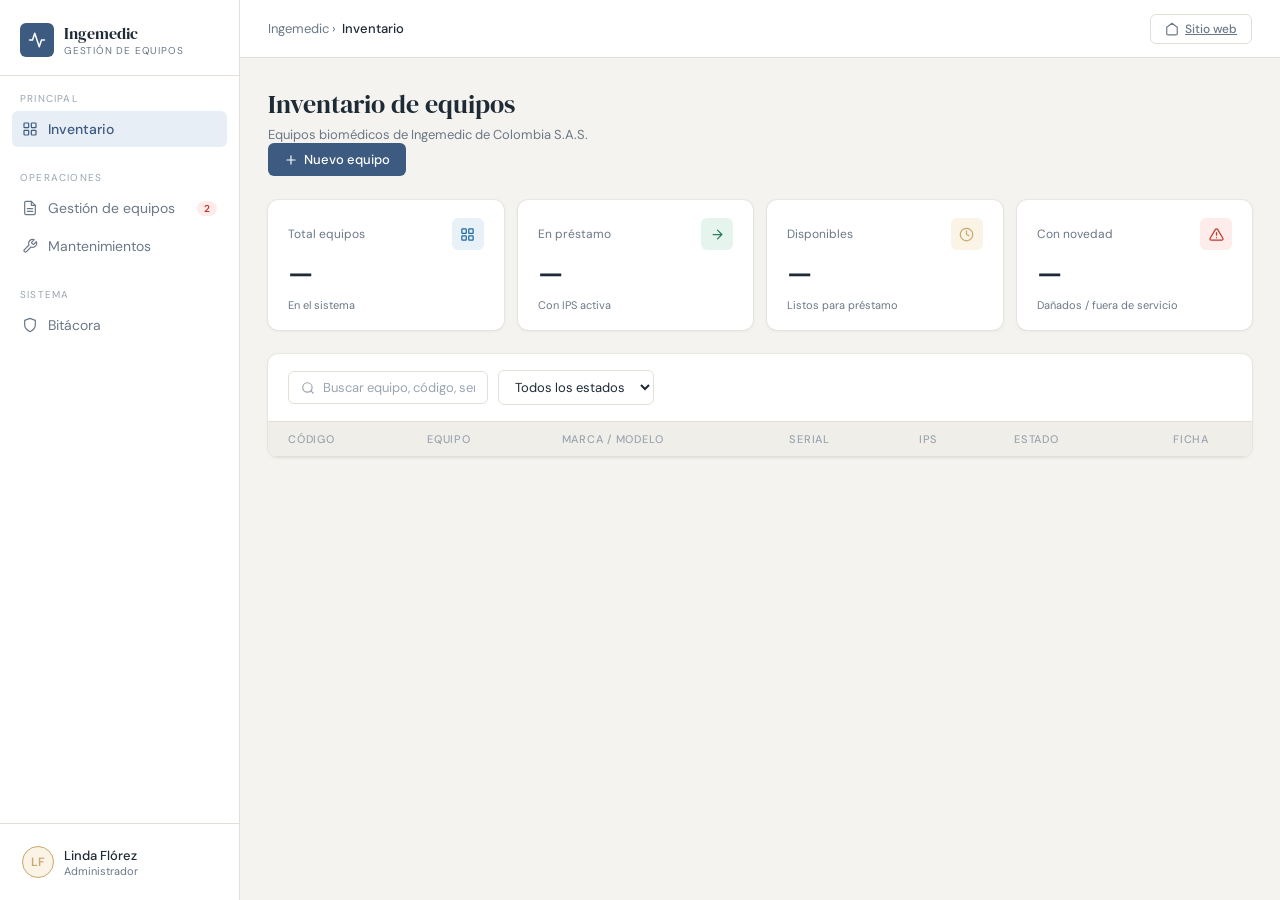
==== commit 5797e1c5: "Update admin.html se carga version preliminar para ingemedic" ====
--- a/admin.html
+++ b/admin.html
@@ -3,743 +3,323 @@
 <head>
   <meta charset="UTF-8">
   <meta name="viewport" content="width=device-width, initial-scale=1.0">
-  <title>TechAssets — Panel de Administración</title>
+  <title>Ingemedic — Panel de gestión</title>
   <link rel="stylesheet" href="styles.css">
+  <style>
+    .a-badge.gold{background:var(--amber-soft);color:#8a6420}
+    .tl-list{display:flex;flex-direction:column}
+    .tl-item{display:flex;gap:14px;padding:14px 20px;border-bottom:1px solid var(--border)}
+    .tl-item:last-child{border-bottom:none}
+    .tl-dot-col{display:flex;flex-direction:column;align-items:center;width:20px;flex-shrink:0}
+    .tl-dot{width:10px;height:10px;border-radius:50%;margin-top:3px;flex-shrink:0}
+    .tl-dot.green{background:var(--green)}.tl-dot.blue{background:var(--blue-s)}.tl-dot.red{background:var(--red)}.tl-dot.gold{background:var(--amber)}.tl-dot.gray{background:var(--text-light)}
+    .tl-line{width:1px;flex:1;background:var(--border);margin-top:4px}
+    .tl-body{flex:1}
+    .tl-header{display:flex;align-items:center;gap:8px;margin-bottom:4px;flex-wrap:wrap}
+    .tl-date{font-size:11px;color:var(--text-muted)}
+    .tl-desc{font-size:12px;color:var(--text-muted);line-height:1.55}
+    .tl-meta{font-size:11px;color:var(--text-light);margin-top:3px}
+    .tl-attach{display:inline-flex;align-items:center;gap:4px;font-size:11px;color:var(--blue-s);background:var(--blue-soft);padding:2px 8px;border-radius:4px;margin-top:4px;cursor:pointer}
+    .tl-attach svg{width:10px;height:10px;stroke:currentColor;fill:none;stroke-width:2;stroke-linecap:round}
+    .pad-wrap{border:1px solid var(--border2);border-radius:var(--radius-sm);overflow:hidden}
+    .pad-toolbar{display:flex;align-items:center;justify-content:space-between;padding:6px 12px;background:var(--surface2);border-bottom:1px solid var(--border);font-size:12px;color:var(--text-muted)}
+    .pad-clear{background:none;border:none;cursor:pointer;font-size:12px;color:var(--text-muted);font-family:'DM Sans',sans-serif;text-decoration:underline}
+    canvas#sigPad{display:block;width:100%;height:130px;cursor:crosshair;touch-action:none;background:#fafaf8}
+    .detail-grid{display:grid;grid-template-columns:1fr 1fr;gap:16px;margin-bottom:18px}
+    .detail-card{background:var(--surface2);border-radius:var(--radius-sm);overflow:hidden}
+    .detail-card-head{font-size:11px;text-transform:uppercase;letter-spacing:.09em;color:var(--text-muted);padding:8px 14px;border-bottom:1px solid var(--border);background:var(--surface)}
+    .detail-row{display:flex;justify-content:space-between;align-items:flex-start;padding:7px 14px;border-bottom:1px solid var(--border);font-size:13px;gap:12px}
+    .detail-row:last-child{border-bottom:none}
+    .detail-label{color:var(--text-muted);flex-shrink:0}
+    .detail-val{color:var(--text-main);text-align:right;word-break:break-all}
+    .bita-row{display:flex;align-items:flex-start;gap:12px;padding:11px 20px;border-bottom:1px solid var(--border);font-size:12px}
+    .bita-row:last-child{border-bottom:none}
+    .bita-ico{width:24px;height:24px;border-radius:var(--radius-sm);display:flex;align-items:center;justify-content:center;flex-shrink:0}
+    .bita-ico svg{width:12px;height:12px;stroke:currentColor;fill:none;stroke-width:2;stroke-linecap:round;stroke-linejoin:round}
+    .bita-ico.blue{background:var(--blue-soft);color:var(--blue-s)}.bita-ico.green{background:var(--green-soft);color:var(--green)}.bita-ico.yellow{background:var(--yellow-soft);color:var(--yellow)}.bita-ico.red{background:var(--red-soft);color:var(--red)}
+    .bita-text{flex:1;color:var(--text-main);line-height:1.5}
+    .bita-time{font-size:11px;color:var(--text-muted);white-space:nowrap}
+    .a-modal.wide{max-width:680px}
+    .a-modal-body{max-height:72vh;overflow-y:auto}
+    .upload-zone{border:1.5px dashed var(--border2);border-radius:var(--radius-sm);padding:16px;text-align:center;cursor:pointer;color:var(--text-muted);font-size:13px;transition:border-color .2s}
+    .upload-zone:hover{border-color:var(--slate)}
+    .upload-zone svg{width:20px;height:20px;stroke:var(--text-light);fill:none;stroke-width:1.5;stroke-linecap:round;display:block;margin:0 auto 6px}
+    .mono{font-family:monospace;font-size:11px;background:var(--surface2);padding:2px 6px;border-radius:4px}
+    @media(max-width:768px){.detail-grid{grid-template-columns:1fr}}
+  </style>
 </head>
 <body class="page-admin">
 
-<!-- SIDEBAR OVERLAY (mobile) -->
 <div class="a-sidebar-overlay" id="sidebarOverlay" onclick="closeSidebar()"></div>
 
-<!-- SIDEBAR -->
 <aside class="a-sidebar" id="sidebar">
   <div class="a-sidebar-logo">
     <div class="a-sidebar-logo-mark">
-      <svg viewBox="0 0 24 24"><rect x="2" y="3" width="20" height="14" rx="2"/><path d="M8 21h8M12 17v4"/></svg>
+      <svg viewBox="0 0 24 24"><path d="M22 12h-4l-3 9L9 3l-3 9H2"/></svg>
     </div>
     <div>
-      <div class="a-sidebar-name">TechAssets</div>
-      <div class="a-sidebar-role">Panel Admin</div>
-    </div>
-  </div>
-
+      <div class="a-sidebar-name">Ingemedic</div>
+      <div class="a-sidebar-role">Gestión de equipos</div>
+    </div>
+  </div>
   <nav class="a-nav">
     <div class="a-nav-group">
       <div class="a-nav-group-label">Principal</div>
-      <a href="#" class="a-nav-item active" onclick="setPage('dashboard', this)">
+      <a href="#" class="a-nav-item active" onclick="setPage('inventario',this);return false">
         <svg viewBox="0 0 24 24"><rect x="3" y="3" width="7" height="7" rx="1"/><rect x="14" y="3" width="7" height="7" rx="1"/><rect x="3" y="14" width="7" height="7" rx="1"/><rect x="14" y="14" width="7" height="7" rx="1"/></svg>
-        Dashboard
+        Inventario
       </a>
     </div>
     <div class="a-nav-group">
-      <div class="a-nav-group-label">Gestión</div>
-      <a href="#" class="a-nav-item" onclick="setPage('inventario', this)">
-        <svg viewBox="0 0 24 24"><path d="M21 16V8a2 2 0 00-1-1.73l-7-4a2 2 0 00-2 0l-7 4A2 2 0 003 8v8a2 2 0 001 1.73l7 4a2 2 0 002 0l7-4A2 2 0 0021 16z"/><polyline points="3.27 6.96 12 12.01 20.73 6.96"/><line x1="12" y1="22.08" x2="12" y2="12"/></svg>
-        Inventario
-      </a>
-      <a href="#" class="a-nav-item" onclick="setPage('mantenimientos', this)">
+      <div class="a-nav-group-label">Operaciones</div>
+      <a href="#" class="a-nav-item" onclick="setPage('gestion',this);return false">
+        <svg viewBox="0 0 24 24"><path d="M14 2H6a2 2 0 00-2 2v16a2 2 0 002 2h12a2 2 0 002-2V8z"/><polyline points="14 2 14 8 20 8"/><line x1="16" y1="13" x2="8" y2="13"/><line x1="16" y1="17" x2="8" y2="17"/></svg>
+        Gestión de equipos
+        <span class="badge-nav">2</span>
+      </a>
+      <a href="#" class="a-nav-item" onclick="setPage('mantenimientos',this);return false">
         <svg viewBox="0 0 24 24"><path d="M14.7 6.3a1 1 0 000 1.4l1.6 1.6a1 1 0 001.4 0l3.77-3.77a6 6 0 01-7.94 7.94l-6.91 6.91a2.12 2.12 0 01-3-3l6.91-6.91a6 6 0 017.94-7.94l-3.76 3.76z"/></svg>
         Mantenimientos
-        <span class="badge-nav">3</span>
-      </a>
-      <a href="#" class="a-nav-item" onclick="setPage('entregas', this)">
-        <svg viewBox="0 0 24 24"><path d="M5 12h14M12 5l7 7-7 7"/></svg>
-        Entregas
-      </a>
-      <a href="#" class="a-nav-item" onclick="setPage('firmas', this)">
-        <svg viewBox="0 0 24 24"><path d="M12 20h9M16.5 3.5a2.121 2.121 0 013 3L7 19l-4 1 1-4 12.5-12.5z"/></svg>
-        Firmas
-        <span class="badge-nav">5</span>
       </a>
     </div>
     <div class="a-nav-group">
-      <div class="a-nav-group-label">Configuración</div>
-      <a href="#" class="a-nav-item" onclick="setPage('usuarios', this)">
-        <svg viewBox="0 0 24 24"><path d="M17 21v-2a4 4 0 00-4-4H5a4 4 0 00-4 4v2"/><circle cx="9" cy="7" r="4"/><path d="M23 21v-2a4 4 0 00-3-3.87M16 3.13a4 4 0 010 7.75"/></svg>
-        Usuarios
-      </a>
-      <a href="#" class="a-nav-item" onclick="setPage('empresa', this)">
-        <svg viewBox="0 0 24 24"><path d="M3 9l9-7 9 7v11a2 2 0 01-2 2H5a2 2 0 01-2-2z"/><polyline points="9 22 9 12 15 12 15 22"/></svg>
-        Empresa
+      <div class="a-nav-group-label">Sistema</div>
+      <a href="#" class="a-nav-item" onclick="setPage('bitacora',this);return false">
+        <svg viewBox="0 0 24 24"><path d="M12 22s8-4 8-10V5l-8-3-8 3v7c0 6 8 10 8 10z"/></svg>
+        Bitácora
       </a>
     </div>
   </nav>
-
   <div class="a-sidebar-footer">
     <div class="a-sidebar-user">
-      <div class="a-avatar">JM</div>
+      <div class="a-avatar">LF</div>
       <div>
-        <div class="a-user-name">Juan Martínez</div>
+        <div class="a-user-name">Linda Flórez</div>
         <div class="a-user-role">Administrador</div>
       </div>
     </div>
   </div>
 </aside>
 
-<!-- MAIN -->
 <div class="a-main">
-
-  <!-- TOPBAR -->
   <header class="a-topbar">
     <div class="a-topbar-left">
       <button class="a-menu-toggle" onclick="toggleSidebar()">
         <svg viewBox="0 0 24 24"><line x1="3" y1="6" x2="21" y2="6"/><line x1="3" y1="12" x2="21" y2="12"/><line x1="3" y1="18" x2="21" y2="18"/></svg>
       </button>
-      <div class="a-breadcrumb">
-        TechAssets &rsaquo; <strong id="breadcrumbPage">Dashboard</strong>
-      </div>
+      <div class="a-breadcrumb">Ingemedic &rsaquo; <strong id="breadcrumbPage">Inventario</strong></div>
     </div>
     <div class="a-topbar-right">
-      <button class="a-topbar-btn" title="Búsqueda">
-        <svg viewBox="0 0 24 24"><circle cx="11" cy="11" r="8"/><path d="M21 21l-4.35-4.35"/></svg>
-      </button>
-      <button class="a-topbar-btn" title="Notificaciones">
-        <svg viewBox="0 0 24 24"><path d="M18 8A6 6 0 006 8c0 7-3 9-3 9h18s-3-2-3-9M13.73 21a2 2 0 01-3.46 0"/></svg>
-        <span class="dot"></span>
-      </button>
-      <a href="landing.html" class="a-btn a-btn-ghost" style="font-size:12px;padding:7px 14px;">
+      <a href="landing.html" class="a-btn a-btn-ghost" style="font-size:12px;padding:6px 14px;">
         <svg viewBox="0 0 24 24"><path d="M3 9l9-7 9 7v11a2 2 0 01-2 2H5a2 2 0 01-2-2z"/></svg>
         Sitio web
       </a>
     </div>
   </header>
 
-  <!-- CONTENT WRAPPER -->
   <main class="a-content">
 
-    <!-- ══ DASHBOARD ══ -->
-    <div id="page-dashboard">
+    <!-- INVENTARIO -->
+    <div id="page-inventario">
       <div class="a-page-header">
-        <div class="a-page-title">Dashboard general</div>
-        <div class="a-page-sub">Resumen del estado actual del sistema</div>
-      </div>
-
-      <div class="a-alert yellow">
-        <svg viewBox="0 0 24 24"><path d="M10.29 3.86L1.82 18a2 2 0 001.71 3h16.94a2 2 0 001.71-3L13.71 3.86a2 2 0 00-3.42 0z"/><line x1="12" y1="9" x2="12" y2="13"/><line x1="12" y1="17" x2="12.01" y2="17"/></svg>
-        3 mantenimientos vencidos requieren atención inmediata.
-      </div>
-
+        <div>
+          <div class="a-page-title">Inventario de equipos</div>
+          <div class="a-page-sub">Equipos biomédicos de Ingemedic de Colombia S.A.S.</div>
+        </div>
+        <button class="a-btn a-btn-primary" onclick="openModal('modalNuevoEquipo')">
+          <svg viewBox="0 0 24 24"><line x1="12" y1="5" x2="12" y2="19"/><line x1="5" y1="12" x2="19" y2="12"/></svg>
+          Nuevo equipo
+        </button>
+      </div>
       <div class="a-metrics">
-        <div class="a-metric">
-          <div class="a-metric-top">
-            <div class="a-metric-label">Equipos totales</div>
-            <div class="a-metric-icon blue"><svg viewBox="0 0 24 24"><rect x="2" y="3" width="20" height="14" rx="2"/><path d="M8 21h8M12 17v4"/></svg></div>
-          </div>
-          <div class="a-metric-value">148</div>
-          <div class="a-metric-footer"><span class="up">↑ 12</span> registrados este mes</div>
-        </div>
-        <div class="a-metric">
-          <div class="a-metric-top">
-            <div class="a-metric-label">En mantenimiento</div>
-            <div class="a-metric-icon yellow"><svg viewBox="0 0 24 24"><path d="M14.7 6.3a1 1 0 000 1.4l1.6 1.6a1 1 0 001.4 0l3.77-3.77a6 6 0 01-7.94 7.94l-6.91 6.91a2.12 2.12 0 01-3-3l6.91-6.91a6 6 0 017.94-7.94l-3.76 3.76z"/></svg></div>
-          </div>
-          <div class="a-metric-value">9</div>
-          <div class="a-metric-footer"><span class="down">3 vencidos</span> sin atender</div>
-        </div>
-        <div class="a-metric">
-          <div class="a-metric-top">
-            <div class="a-metric-label">Entregas pendientes</div>
-            <div class="a-metric-icon amber"><svg viewBox="0 0 24 24"><path d="M5 12h14M12 5l7 7-7 7"/></svg></div>
-          </div>
-          <div class="a-metric-value">5</div>
-          <div class="a-metric-footer">Sin firma de recibido</div>
-        </div>
-        <div class="a-metric">
-          <div class="a-metric-top">
-            <div class="a-metric-label">Firmas recolectadas</div>
-            <div class="a-metric-icon green"><svg viewBox="0 0 24 24"><polyline points="20 6 9 17 4 12"/></svg></div>
-          </div>
-          <div class="a-metric-value">312</div>
-          <div class="a-metric-footer"><span class="up">100%</span> digitales</div>
-        </div>
-      </div>
-
-      <div class="a-panels">
-        <!-- TABLA INVENTARIO -->
-        <div class="a-card">
-          <div class="a-card-head">
-            <div class="a-card-title">Equipos recientes</div>
-            <div class="a-tabs">
-              <button class="a-tab active" onclick="filterTab(this, 'todos')">Todos</button>
-              <button class="a-tab" onclick="filterTab(this, 'activos')">Activos</button>
-              <button class="a-tab" onclick="filterTab(this, 'mantenimiento')">Mant.</button>
-            </div>
-          </div>
-          <div class="a-card-body a-table-wrap">
-            <table class="a-table">
-              <thead>
-                <tr>
-                  <th>Equipo</th>
-                  <th>Asignado a</th>
-                  <th>Último mant.</th>
-                  <th>Estado</th>
-                  <th>Firma</th>
-                </tr>
-              </thead>
-              <tbody>
-                <tr>
-                  <td><div class="fw">Laptop Dell XPS</div><div class="sub">S/N: DX-0041</div></td>
-                  <td>Carlos M.</td>
-                  <td>10 abr 2026</td>
-                  <td><span class="a-badge green">Activo</span></td>
-                  <td><span class="a-badge green">Firmado</span></td>
-                </tr>
-                <tr>
-                  <td><div class="fw">Impresora HP M404</div><div class="sub">S/N: HP-0089</div></td>
-                  <td>Recepción</td>
-                  <td>—</td>
-                  <td><span class="a-badge yellow">Mant. pendiente</span></td>
-                  <td><span class="a-badge yellow">Pendiente</span></td>
-                </tr>
-                <tr>
-                  <td><div class="fw">Monitor LG 27"</div><div class="sub">S/N: LG-0102</div></td>
-                  <td>Ana Rodríguez</td>
-                  <td>02 mar 2026</td>
-                  <td><span class="a-badge green">Activo</span></td>
-                  <td><span class="a-badge green">Firmado</span></td>
-                </tr>
-                <tr>
-                  <td><div class="fw">Proyector Epson</div><div class="sub">S/N: EP-0017</div></td>
-                  <td>Sala juntas</td>
-                  <td>15 ene 2026</td>
-                  <td><span class="a-badge blue">En revisión</span></td>
-                  <td><span class="a-badge green">Firmado</span></td>
-                </tr>
-                <tr>
-                  <td><div class="fw">Tablet Samsung</div><div class="sub">S/N: SM-0053</div></td>
-                  <td>Sin asignar</td>
-                  <td>—</td>
-                  <td><span class="a-badge red">Baja</span></td>
-                  <td><span class="a-badge gray">N/A</span></td>
-                </tr>
-              </tbody>
-            </table>
-          </div>
-        </div>
-
-        <!-- PANEL DERECHO -->
-        <div style="display:flex;flex-direction:column;gap:16px;">
-          <!-- ACTIVIDAD -->
-          <div class="a-card">
-            <div class="a-card-head"><div class="a-card-title">Actividad reciente</div></div>
-            <div class="a-activity">
-              <div class="a-activity-item">
-                <div class="a-activity-dot green"></div>
-                <div><div class="a-activity-text">Entrega registrada — Laptop Dell a Carlos M.</div><div class="a-activity-time">hace 20 min</div></div>
-              </div>
-              <div class="a-activity-item">
-                <div class="a-activity-dot yellow"></div>
-                <div><div class="a-activity-text">Mantenimiento vencido — Impresora HP M404</div><div class="a-activity-time">hace 2 horas</div></div>
-              </div>
-              <div class="a-activity-item">
-                <div class="a-activity-dot blue"></div>
-                <div><div class="a-activity-text">Firma digital recolectada — Monitor LG (Ana R.)</div><div class="a-activity-time">ayer, 4:12 p.m.</div></div>
-              </div>
-              <div class="a-activity-item">
-                <div class="a-activity-dot green"></div>
-                <div><div class="a-activity-text">Nuevo equipo ingresado — Proyector Epson</div><div class="a-activity-time">ayer, 11:00 a.m.</div></div>
-              </div>
-            </div>
-          </div>
-          <!-- FIRMAS PENDIENTES -->
-          <div class="a-card">
-            <div class="a-card-head">
-              <div class="a-card-title">Firmas pendientes</div>
-              <span class="a-badge red" style="font-size:10px;">5</span>
-            </div>
-            <div class="a-pending">
-              <div class="a-pending-item">
-                <div><div class="a-pending-name">Impresora HP</div><div class="a-pending-sub">Recepción</div></div>
-                <button class="a-btn-sm primary" onclick="openFirmaModal('Impresora HP', 'Recepción')">Enviar</button>
-              </div>
-              <div class="a-pending-item">
-                <div><div class="a-pending-name">Tablet Lenovo</div><div class="a-pending-sub">Luis Pérez</div></div>
-                <button class="a-btn-sm primary" onclick="openFirmaModal('Tablet Lenovo', 'Luis Pérez')">Enviar</button>
-              </div>
-              <div class="a-pending-item">
-                <div><div class="a-pending-name">Mouse Logitech</div><div class="a-pending-sub">Contabilidad</div></div>
-                <button class="a-btn-sm primary" onclick="openFirmaModal('Mouse Logitech', 'Contabilidad')">Enviar</button>
-              </div>
-            </div>
-          </div>
-        </div>
-      </div>
-    </div>
-
-    <!-- ══ INVENTARIO ══ -->
-    <div id="page-inventario" style="display:none;">
-      <div class="a-page-header">
-        <div class="a-page-title">Inventario de equipos</div>
-        <div class="a-page-sub">Gestión y registro de todos los activos de la empresa</div>
+        <div class="a-metric"><div class="a-metric-top"><div class="a-metric-label">Total equipos</div><div class="a-metric-icon blue"><svg viewBox="0 0 24 24"><rect x="3" y="3" width="7" height="7" rx="1"/><rect x="14" y="3" width="7" height="7" rx="1"/><rect x="3" y="14" width="7" height="7" rx="1"/><rect x="14" y="14" width="7" height="7" rx="1"/></svg></div></div><div class="a-metric-value" id="metTotal">—</div><div class="a-metric-footer">En el sistema</div></div>
+        <div class="a-metric"><div class="a-metric-top"><div class="a-metric-label">En préstamo</div><div class="a-metric-icon green"><svg viewBox="0 0 24 24"><path d="M5 12h14M12 5l7 7-7 7"/></svg></div></div><div class="a-metric-value" id="metPrestamo">—</div><div class="a-metric-footer">Con IPS activa</div></div>
+        <div class="a-metric"><div class="a-metric-top"><div class="a-metric-label">Disponibles</div><div class="a-metric-icon amber"><svg viewBox="0 0 24 24"><circle cx="12" cy="12" r="10"/><polyline points="12 6 12 12 16 14"/></svg></div></div><div class="a-metric-value" id="metDisp">—</div><div class="a-metric-footer">Listos para préstamo</div></div>
+        <div class="a-metric"><div class="a-metric-top"><div class="a-metric-label">Con novedad</div><div class="a-metric-icon" style="background:var(--red-soft);color:var(--red)"><svg viewBox="0 0 24 24"><path d="M10.29 3.86L1.82 18a2 2 0 001.71 3h16.94a2 2 0 001.71-3L13.71 3.86a2 2 0 00-3.42 0z"/><line x1="12" y1="9" x2="12" y2="13"/><line x1="12" y1="17" x2="12.01" y2="17"/></svg></div></div><div class="a-metric-value" id="metNovedad">—</div><div class="a-metric-footer">Dañados / fuera de servicio</div></div>
       </div>
       <div class="a-card">
         <div class="a-card-head">
           <div class="a-action-row">
-            <div class="a-search">
+            <div class="a-search" style="max-width:300px">
               <svg viewBox="0 0 24 24"><circle cx="11" cy="11" r="8"/><path d="M21 21l-4.35-4.35"/></svg>
-              <input type="text" placeholder="Buscar equipo, S/N, responsable...">
+              <input type="text" id="searchInv" placeholder="Buscar equipo, código, serial, IPS..." oninput="renderInventario()">
             </div>
-            <select class="a-select">
-              <option>Todos los estados</option>
-              <option>Activo</option>
-              <option>Mantenimiento</option>
-              <option>En revisión</option>
-              <option>Baja</option>
+            <select class="a-select" id="filterEstado" onchange="renderInventario()">
+              <option value="">Todos los estados</option>
+              <option value="prestamo">En préstamo</option>
+              <option value="disponible">Disponible</option>
+              <option value="mantenimiento">En mantenimiento</option>
+              <option value="novedad">Con novedad</option>
             </select>
           </div>
-          <button class="a-btn a-btn-primary" onclick="openEquipoModal()">
-            <svg viewBox="0 0 24 24"><line x1="12" y1="5" x2="12" y2="19"/><line x1="5" y1="12" x2="19" y2="12"/></svg>
-            Nuevo equipo
-          </button>
         </div>
         <div class="a-table-wrap">
           <table class="a-table">
-            <thead>
-              <tr>
-                <th>Equipo</th>
-                <th>Número de serie</th>
-                <th>Asignado a</th>
-                <th>Área</th>
-                <th>Fecha ingreso</th>
-                <th>Último mant.</th>
-                <th>Estado</th>
-                <th>Acciones</th>
-              </tr>
-            </thead>
-            <tbody>
-              <tr><td class="fw">Laptop Dell XPS 15</td><td><code style="font-size:11px;background:var(--surface2);padding:2px 6px;border-radius:4px;">DX-0041</code></td><td>Carlos Martínez</td><td>Sistemas</td><td>12 ene 2025</td><td>10 abr 2026</td><td><span class="a-badge green">Activo</span></td><td><button class="a-btn-sm ghost" onclick="openEquipoModal()">Editar</button></td></tr>
-              <tr><td class="fw">Impresora HP M404</td><td><code style="font-size:11px;background:var(--surface2);padding:2px 6px;border-radius:4px;">HP-0089</code></td><td>—</td><td>Recepción</td><td>3 mar 2024</td><td>—</td><td><span class="a-badge yellow">Mant. pendiente</span></td><td><button class="a-btn-sm ghost" onclick="openEquipoModal()">Editar</button></td></tr>
-              <tr><td class="fw">Monitor LG 27"</td><td><code style="font-size:11px;background:var(--surface2);padding:2px 6px;border-radius:4px;">LG-0102</code></td><td>Ana Rodríguez</td><td>Diseño</td><td>20 jun 2024</td><td>02 mar 2026</td><td><span class="a-badge green">Activo</span></td><td><button class="a-btn-sm ghost" onclick="openEquipoModal()">Editar</button></td></tr>
-              <tr><td class="fw">Proyector Epson X50</td><td><code style="font-size:11px;background:var(--surface2);padding:2px 6px;border-radius:4px;">EP-0017</code></td><td>Sala juntas</td><td>Gerencia</td><td>5 ago 2023</td><td>15 ene 2026</td><td><span class="a-badge blue">En revisión</span></td><td><button class="a-btn-sm ghost" onclick="openEquipoModal()">Editar</button></td></tr>
-              <tr><td class="fw">Tablet Samsung A8</td><td><code style="font-size:11px;background:var(--surface2);padding:2px 6px;border-radius:4px;">SM-0053</code></td><td>—</td><td>—</td><td>1 feb 2023</td><td>—</td><td><span class="a-badge red">Baja</span></td><td><button class="a-btn-sm ghost" onclick="openEquipoModal()">Ver</button></td></tr>
-              <tr><td class="fw">Laptop Lenovo ThinkPad</td><td><code style="font-size:11px;background:var(--surface2);padding:2px 6px;border-radius:4px;">TP-0065</code></td><td>María García</td><td>Contabilidad</td><td>8 sep 2024</td><td>28 feb 2026</td><td><span class="a-badge green">Activo</span></td><td><button class="a-btn-sm ghost" onclick="openEquipoModal()">Editar</button></td></tr>
-              <tr><td class="fw">Teléfono IP Cisco</td><td><code style="font-size:11px;background:var(--surface2);padding:2px 6px;border-radius:4px;">CI-0031</code></td><td>Recepción</td><td>Recepción</td><td>14 dic 2023</td><td>10 dic 2025</td><td><span class="a-badge green">Activo</span></td><td><button class="a-btn-sm ghost" onclick="openEquipoModal()">Editar</button></td></tr>
-            </tbody>
+            <thead><tr><th>Código</th><th>Equipo</th><th>Marca / Modelo</th><th>Serial</th><th>IPS</th><th>Estado</th><th style="text-align:center">Ficha</th></tr></thead>
+            <tbody id="tbodyInventario"></tbody>
           </table>
         </div>
       </div>
     </div>
 
-    <!-- ══ MANTENIMIENTOS ══ -->
-    <div id="page-mantenimientos" style="display:none;">
+    <!-- GESTIÓN -->
+    <div id="page-gestion" style="display:none">
       <div class="a-page-header">
-        <div class="a-page-title">Control de mantenimientos</div>
-        <div class="a-page-sub">Preventivos y correctivos de todos los equipos</div>
-      </div>
-      <div class="a-alert yellow">
-        <svg viewBox="0 0 24 24"><path d="M10.29 3.86L1.82 18a2 2 0 001.71 3h16.94a2 2 0 001.71-3L13.71 3.86a2 2 0 00-3.42 0z"/><line x1="12" y1="9" x2="12" y2="13"/><line x1="12" y1="17" x2="12.01" y2="17"/></svg>
-        3 mantenimientos están vencidos. Programa una revisión lo antes posible.
+        <div>
+          <div class="a-page-title">Gestión de equipos</div>
+          <div class="a-page-sub">Registro de novedades: préstamos, devoluciones y daños</div>
+        </div>
+        <button class="a-btn a-btn-primary" onclick="openModal('modalNovedad')">
+          <svg viewBox="0 0 24 24"><line x1="12" y1="5" x2="12" y2="19"/><line x1="5" y1="12" x2="19" y2="12"/></svg>
+          Registrar novedad
+        </button>
+      </div>
+      <div class="a-alert yellow"><svg viewBox="0 0 24 24"><path d="M10.29 3.86L1.82 18a2 2 0 001.71 3h16.94a2 2 0 001.71-3L13.71 3.86a2 2 0 00-3.42 0z"/><line x1="12" y1="9" x2="12" y2="13"/><line x1="12" y1="17" x2="12.01" y2="17"/></svg>2 préstamos pendientes de firma por parte de la IPS receptora.</div>
+      <div class="a-card">
+        <div class="a-card-head">
+          <div class="a-card-title">Novedades registradas</div>
+          <select class="a-select" id="filterNovTipo" onchange="renderNovedades()">
+            <option value="">Todos los tipos</option><option value="Adquisición">Adquisición</option><option value="Préstamo">Préstamo</option><option value="Devolución">Devolución</option><option value="Daño">Daño / Novedad</option>
+          </select>
+        </div>
+        <div class="a-table-wrap">
+          <table class="a-table">
+            <thead><tr><th>Fecha</th><th>Tipo</th><th>Equipo</th><th>IPS / Detalle</th><th>Por</th><th>Firma</th><th>Acciones</th></tr></thead>
+            <tbody id="tbodyNovedades"></tbody>
+          </table>
+        </div>
+      </div>
+    </div>
+
+    <!-- MANTENIMIENTOS -->
+    <div id="page-mantenimientos" style="display:none">
+      <div class="a-page-header">
+        <div>
+          <div class="a-page-title">Mantenimientos</div>
+          <div class="a-page-sub">Reportes técnicos de intervenciones a equipos biomédicos</div>
+        </div>
+        <button class="a-btn a-btn-primary" onclick="openModal('modalMantenimiento')">
+          <svg viewBox="0 0 24 24"><line x1="12" y1="5" x2="12" y2="19"/><line x1="5" y1="12" x2="19" y2="12"/></svg>
+          Registrar mantenimiento
+        </button>
       </div>
       <div class="a-card">
         <div class="a-card-head">
           <div class="a-card-title">Historial de mantenimientos</div>
-          <button class="a-btn a-btn-primary" onclick="openMantModal()">
-            <svg viewBox="0 0 24 24"><line x1="12" y1="5" x2="12" y2="19"/><line x1="5" y1="12" x2="19" y2="12"/></svg>
-            Registrar mantenimiento
-          </button>
+          <select class="a-select" id="filterMantTipo" onchange="renderMantenimientos()">
+            <option value="">Todos los tipos</option><option value="Preventivo">Preventivo</option><option value="Correctivo">Correctivo</option><option value="Revisión">Revisión</option><option value="Instalación">Instalación</option>
+          </select>
         </div>
         <div class="a-table-wrap">
           <table class="a-table">
-            <thead>
-              <tr>
-                <th>Equipo</th>
-                <th>Tipo</th>
-                <th>Técnico</th>
-                <th>Fecha realizado</th>
-                <th>Próximo</th>
-                <th>Estado</th>
-                <th>Observaciones</th>
-              </tr>
-            </thead>
-            <tbody>
-              <tr><td class="fw">Laptop Dell XPS</td><td>Preventivo</td><td>Pedro Álvarez</td><td>10 abr 2026</td><td>10 oct 2026</td><td><span class="a-badge green">Al día</span></td><td style="font-size:12px;color:var(--text-muted);">Limpieza general, cambio de pasta térmica</td></tr>
-              <tr><td class="fw">Impresora HP M404</td><td>Correctivo</td><td>—</td><td>—</td><td>Vencido</td><td><span class="a-badge red">Vencido</span></td><td style="font-size:12px;color:var(--text-muted);">Atasco de papel recurrente</td></tr>
-              <tr><td class="fw">Monitor LG 27"</td><td>Preventivo</td><td>Pedro Álvarez</td><td>02 mar 2026</td><td>02 sep 2026</td><td><span class="a-badge green">Al día</span></td><td style="font-size:12px;color:var(--text-muted);">Revisión de conexiones y calibración</td></tr>
-              <tr><td class="fw">Proyector Epson</td><td>Correctivo</td><td>Externo</td><td>15 ene 2026</td><td>15 jul 2026</td><td><span class="a-badge yellow">Próximo</span></td><td style="font-size:12px;color:var(--text-muted);">Cambio de lámpara proyector</td></tr>
-              <tr><td class="fw">Teléfono IP Cisco</td><td>Preventivo</td><td>Pedro Álvarez</td><td>10 dic 2025</td><td>Vencido</td><td><span class="a-badge red">Vencido</span></td><td style="font-size:12px;color:var(--text-muted);">—</td></tr>
-              <tr><td class="fw">Laptop Lenovo</td><td>Preventivo</td><td>Pedro Álvarez</td><td>28 feb 2026</td><td>28 ago 2026</td><td><span class="a-badge green">Al día</span></td><td style="font-size:12px;color:var(--text-muted);">Actualización de SO y drivers</td></tr>
-            </tbody>
+            <thead><tr><th>N° Reporte</th><th>Fecha</th><th>Equipo</th><th>Tipo</th><th>Técnico</th><th>Estado</th><th>Acciones</th></tr></thead>
+            <tbody id="tbodyMantenimientos"></tbody>
           </table>
         </div>
       </div>
     </div>
 
-    <!-- ══ ENTREGAS ══ -->
-    <div id="page-entregas" style="display:none;">
+    <!-- BITÁCORA -->
+    <div id="page-bitacora" style="display:none">
       <div class="a-page-header">
-        <div class="a-page-title">Registro de entregas</div>
-        <div class="a-page-sub">Control de entrega de equipos a empleados o áreas</div>
+        <div>
+          <div class="a-page-title">Bitácora del sistema</div>
+          <div class="a-page-sub">Registro de todos los cambios y acciones realizados</div>
+        </div>
       </div>
       <div class="a-card">
-        <div class="a-card-head">
-          <div class="a-action-row">
-            <div class="a-search">
-              <svg viewBox="0 0 24 24"><circle cx="11" cy="11" r="8"/><path d="M21 21l-4.35-4.35"/></svg>
-              <input type="text" placeholder="Buscar entrega, empleado...">
-            </div>
-          </div>
-          <button class="a-btn a-btn-primary" onclick="openEntregaModal()">
-            <svg viewBox="0 0 24 24"><line x1="12" y1="5" x2="12" y2="19"/><line x1="5" y1="12" x2="19" y2="12"/></svg>
-            Nueva entrega
-          </button>
-        </div>
-        <div class="a-table-wrap">
-          <table class="a-table">
-            <thead>
-              <tr>
-                <th>Equipo</th>
-                <th>Entregado a</th>
-                <th>Área</th>
-                <th>Fecha entrega</th>
-                <th>Condición</th>
-                <th>Firma</th>
-                <th>Acción</th>
-              </tr>
-            </thead>
-            <tbody>
-              <tr><td class="fw">Laptop Dell XPS</td><td>Carlos Martínez</td><td>Sistemas</td><td>12 ene 2025</td><td>Excelente</td><td><span class="a-badge green">Firmado</span></td><td><button class="a-btn-sm ghost">Ver acta</button></td></tr>
-              <tr><td class="fw">Monitor LG 27"</td><td>Ana Rodríguez</td><td>Diseño</td><td>20 jun 2024</td><td>Buena</td><td><span class="a-badge green">Firmado</span></td><td><button class="a-btn-sm ghost">Ver acta</button></td></tr>
-              <tr><td class="fw">Impresora HP M404</td><td>Recepción</td><td>Recepción</td><td>3 mar 2024</td><td>Buena</td><td><span class="a-badge yellow">Pendiente</span></td><td><button class="a-btn-sm primary" onclick="openFirmaModal('Impresora HP', 'Recepción')">Recoger firma</button></td></tr>
-              <tr><td class="fw">Laptop Lenovo ThinkPad</td><td>María García</td><td>Contabilidad</td><td>8 sep 2024</td><td>Excelente</td><td><span class="a-badge green">Firmado</span></td><td><button class="a-btn-sm ghost">Ver acta</button></td></tr>
-              <tr><td class="fw">Tablet Lenovo</td><td>Luis Pérez</td><td>Ventas</td><td>5 abr 2026</td><td>Nueva</td><td><span class="a-badge yellow">Pendiente</span></td><td><button class="a-btn-sm primary" onclick="openFirmaModal('Tablet Lenovo', 'Luis Pérez')">Recoger firma</button></td></tr>
-            </tbody>
-          </table>
-        </div>
-      </div>
-    </div>
-
-    <!-- ══ FIRMAS ══ -->
-    <div id="page-firmas" style="display:none;">
-      <div class="a-page-header">
-        <div class="a-page-title">Firmas digitales</div>
-        <div class="a-page-sub">Control y seguimiento de firmas de entrega de equipos</div>
-      </div>
-      <div class="a-metrics" style="grid-template-columns:repeat(3,minmax(0,1fr));">
-        <div class="a-metric"><div class="a-metric-top"><div class="a-metric-label">Total firmadas</div><div class="a-metric-icon green"><svg viewBox="0 0 24 24"><polyline points="20 6 9 17 4 12"/></svg></div></div><div class="a-metric-value">312</div><div class="a-metric-footer">Acumulado histórico</div></div>
-        <div class="a-metric"><div class="a-metric-top"><div class="a-metric-label">Pendientes</div><div class="a-metric-icon yellow"><svg viewBox="0 0 24 24"><circle cx="12" cy="12" r="10"/><polyline points="12 6 12 12 16 14"/></svg></div></div><div class="a-metric-value">5</div><div class="a-metric-footer">Sin recolectar</div></div>
-        <div class="a-metric"><div class="a-metric-top"><div class="a-metric-label">Este mes</div><div class="a-metric-icon blue"><svg viewBox="0 0 24 24"><rect x="3" y="4" width="18" height="18" rx="2"/><line x1="16" y1="2" x2="16" y2="6"/><line x1="8" y1="2" x2="8" y2="6"/><line x1="3" y1="10" x2="21" y2="10"/></svg></div></div><div class="a-metric-value">28</div><div class="a-metric-footer"><span class="up">↑ 8</span> vs mes anterior</div></div>
-      </div>
-      <div class="a-card" style="margin-top:0;">
-        <div class="a-card-head">
-          <div class="a-card-title">Historial de firmas</div>
-          <button class="a-btn a-btn-primary" onclick="openFirmaModal('', '')">
-            <svg viewBox="0 0 24 24"><path d="M12 20h9M16.5 3.5a2.121 2.121 0 013 3L7 19l-4 1 1-4 12.5-12.5z"/></svg>
-            Solicitar firma
-          </button>
-        </div>
-        <div class="a-table-wrap">
-          <table class="a-table">
-            <thead><tr><th>Equipo</th><th>Firmante</th><th>Cargo</th><th>Fecha solicitud</th><th>Fecha firma</th><th>Estado</th><th>Acción</th></tr></thead>
-            <tbody>
-              <tr><td class="fw">Laptop Dell XPS</td><td>Carlos Martínez</td><td>Jefe de Sistemas</td><td>12 ene 2025</td><td>12 ene 2025</td><td><span class="a-badge green">Firmado</span></td><td><button class="a-btn-sm ghost">Descargar</button></td></tr>
-              <tr><td class="fw">Monitor LG 27"</td><td>Ana Rodríguez</td><td>Diseñadora</td><td>20 jun 2024</td><td>21 jun 2024</td><td><span class="a-badge green">Firmado</span></td><td><button class="a-btn-sm ghost">Descargar</button></td></tr>
-              <tr><td class="fw">Impresora HP</td><td>Recepción</td><td>Recepcionista</td><td>3 mar 2024</td><td>—</td><td><span class="a-badge yellow">Pendiente</span></td><td><button class="a-btn-sm primary" onclick="openFirmaModal('Impresora HP', 'Recepción')">Reenviar</button></td></tr>
-              <tr><td class="fw">Tablet Lenovo</td><td>Luis Pérez</td><td>Vendedor</td><td>5 abr 2026</td><td>—</td><td><span class="a-badge yellow">Pendiente</span></td><td><button class="a-btn-sm primary" onclick="openFirmaModal('Tablet Lenovo', 'Luis Pérez')">Reenviar</button></td></tr>
-              <tr><td class="fw">Laptop Lenovo</td><td>María García</td><td>Contadora</td><td>8 sep 2024</td><td>9 sep 2024</td><td><span class="a-badge green">Firmado</span></td><td><button class="a-btn-sm ghost">Descargar</button></td></tr>
-            </tbody>
-          </table>
-        </div>
-      </div>
-    </div>
-
-    <!-- ══ USUARIOS ══ -->
-    <div id="page-usuarios" style="display:none;">
-      <div class="a-page-header">
-        <div class="a-page-title">Usuarios del sistema</div>
-        <div class="a-page-sub">Gestión de acceso y roles</div>
-      </div>
-      <div class="a-card">
-        <div class="a-card-head">
-          <div class="a-card-title">Usuarios registrados</div>
-          <button class="a-btn a-btn-primary" onclick="openUsuarioModal()">
-            <svg viewBox="0 0 24 24"><line x1="12" y1="5" x2="12" y2="19"/><line x1="5" y1="12" x2="19" y2="12"/></svg>
-            Nuevo usuario
-          </button>
-        </div>
-        <div class="a-table-wrap">
-          <table class="a-table">
-            <thead><tr><th>Usuario</th><th>Correo</th><th>Rol</th><th>Área</th><th>Último acceso</th><th>Estado</th><th>Acción</th></tr></thead>
-            <tbody>
-              <tr><td><div style="display:flex;align-items:center;gap:10px;"><div class="a-avatar" style="width:28px;height:28px;font-size:11px;">JM</div><div class="fw">Juan Martínez</div></div></td><td>juan@empresa.co</td><td><span class="a-badge blue">Administrador</span></td><td>Gerencia</td><td>Ahora mismo</td><td><span class="a-badge green">Activo</span></td><td><button class="a-btn-sm ghost">Editar</button></td></tr>
-              <tr><td><div style="display:flex;align-items:center;gap:10px;"><div class="a-avatar" style="width:28px;height:28px;font-size:11px;">PA</div><div class="fw">Pedro Álvarez</div></div></td><td>pedro@empresa.co</td><td><span class="a-badge yellow">Técnico</span></td><td>Sistemas</td><td>Hoy, 9:40 a.m.</td><td><span class="a-badge green">Activo</span></td><td><button class="a-btn-sm ghost">Editar</button></td></tr>
-              <tr><td><div style="display:flex;align-items:center;gap:10px;"><div class="a-avatar" style="width:28px;height:28px;font-size:11px;">AR</div><div class="fw">Ana Rodríguez</div></div></td><td>ana@empresa.co</td><td><span class="a-badge gray">Empleado</span></td><td>Diseño</td><td>Ayer, 5:15 p.m.</td><td><span class="a-badge green">Activo</span></td><td><button class="a-btn-sm ghost">Editar</button></td></tr>
-              <tr><td><div style="display:flex;align-items:center;gap:10px;"><div class="a-avatar" style="width:28px;height:28px;font-size:11px;">MG</div><div class="fw">María García</div></div></td><td>maria@empresa.co</td><td><span class="a-badge gray">Empleado</span></td><td>Contabilidad</td><td>Hace 3 días</td><td><span class="a-badge green">Activo</span></td><td><button class="a-btn-sm ghost">Editar</button></td></tr>
-              <tr><td><div style="display:flex;align-items:center;gap:10px;"><div class="a-avatar" style="width:28px;height:28px;font-size:11px;">LP</div><div class="fw">Luis Pérez</div></div></td><td>luis@empresa.co</td><td><span class="a-badge gray">Empleado</span></td><td>Ventas</td><td>Hace 1 semana</td><td><span class="a-badge red">Inactivo</span></td><td><button class="a-btn-sm ghost">Editar</button></td></tr>
-            </tbody>
-          </table>
-        </div>
-      </div>
-    </div>
-
-    <!-- ══ EMPRESA ══ -->
-    <div id="page-empresa" style="display:none;">
-      <div class="a-page-header">
-        <div class="a-page-title">Configuración de empresa</div>
-        <div class="a-page-sub">Información general y ajustes del sistema</div>
-      </div>
-      <div style="display:grid;grid-template-columns:1fr 1fr;gap:16px;">
-        <div class="a-card">
-          <div class="a-card-head"><div class="a-card-title">Datos de la empresa</div></div>
-          <div style="padding:20px;display:flex;flex-direction:column;gap:14px;">
-            <div class="a-modal-field"><label>Nombre de la empresa</label><input type="text" value="TechAssets S.A.S."></div>
-            <div class="a-modal-field"><label>NIT</label><input type="text" value="900.123.456-7"></div>
-            <div class="a-modal-field"><label>Dirección</label><input type="text" value="Cra 15 #85-32, Bogotá"></div>
-            <div class="a-modal-field"><label>Teléfono</label><input type="text" value="+57 310 000 0000"></div>
-            <div class="a-modal-field"><label>Correo de contacto</label><input type="email" value="contacto@techassets.co"></div>
-            <div style="padding-top:4px;">
-              <button class="a-btn a-btn-primary" onclick="alert('Cambios guardados correctamente.')">Guardar cambios</button>
-            </div>
-          </div>
-        </div>
-        <div style="display:flex;flex-direction:column;gap:16px;">
-          <div class="a-card">
-            <div class="a-card-head"><div class="a-card-title">Estadísticas del sistema</div></div>
-            <div style="padding:20px;display:flex;flex-direction:column;gap:12px;">
-              <div style="display:flex;justify-content:space-between;padding:10px 0;border-bottom:1px solid var(--border);font-size:13px;"><span style="color:var(--text-muted);">Total equipos registrados</span><strong>148</strong></div>
-              <div style="display:flex;justify-content:space-between;padding:10px 0;border-bottom:1px solid var(--border);font-size:13px;"><span style="color:var(--text-muted);">Usuarios activos</span><strong>4</strong></div>
-              <div style="display:flex;justify-content:space-between;padding:10px 0;border-bottom:1px solid var(--border);font-size:13px;"><span style="color:var(--text-muted);">Mantenimientos registrados</span><strong>87</strong></div>
-              <div style="display:flex;justify-content:space-between;padding:10px 0;border-bottom:1px solid var(--border);font-size:13px;"><span style="color:var(--text-muted);">Firmas digitales</span><strong>312</strong></div>
-              <div style="display:flex;justify-content:space-between;padding:10px 0;font-size:13px;"><span style="color:var(--text-muted);">Activo desde</span><strong>Enero 2025</strong></div>
-            </div>
-          </div>
-          <div class="a-card">
-            <div class="a-card-head"><div class="a-card-title">Acciones del sistema</div></div>
-            <div style="padding:16px;display:flex;flex-direction:column;gap:10px;">
-              <button class="a-btn a-btn-ghost" style="justify-content:flex-start;width:100%;" onclick="alert('Exportando datos...')">
-                <svg viewBox="0 0 24 24" style="width:14px;height:14px;stroke:currentColor;fill:none;stroke-width:2;stroke-linecap:round;"><path d="M21 15v4a2 2 0 01-2 2H5a2 2 0 01-2-2v-4"/><polyline points="7 10 12 15 17 10"/><line x1="12" y1="15" x2="12" y2="3"/></svg>
-                Exportar inventario completo
-              </button>
-              <button class="a-btn a-btn-ghost" style="justify-content:flex-start;width:100%;" onclick="alert('Generando reporte...')">
-                <svg viewBox="0 0 24 24" style="width:14px;height:14px;stroke:currentColor;fill:none;stroke-width:2;stroke-linecap:round;"><path d="M14 2H6a2 2 0 00-2 2v16a2 2 0 002 2h12a2 2 0 002-2V8z"/><polyline points="14 2 14 8 20 8"/><line x1="16" y1="13" x2="8" y2="13"/><line x1="16" y1="17" x2="8" y2="17"/></svg>
-                Generar reporte de mantenimientos
-              </button>
-              <a href="landing.html" class="a-btn a-btn-ghost" style="justify-content:flex-start;width:100%;text-decoration:none;">
-                <svg viewBox="0 0 24 24" style="width:14px;height:14px;stroke:currentColor;fill:none;stroke-width:2;stroke-linecap:round;"><path d="M3 9l9-7 9 7v11a2 2 0 01-2 2H5a2 2 0 01-2-2z"/></svg>
-                Ir al sitio web público
-              </a>
-            </div>
-          </div>
-        </div>
+        <div class="a-card-head"><div class="a-card-title">Registro de actividad</div></div>
+        <div id="listaBitacora"></div>
       </div>
     </div>
 
   </main>
 </div>
 
-<!-- ══ MODAL: NUEVO EQUIPO ══ -->
-<div class="a-modal-bg" id="modalEquipo">
-  <div class="a-modal">
-    <div class="a-modal-head">
-      <div class="a-modal-title">Registrar equipo</div>
-      <button class="a-modal-close" onclick="closeModal('modalEquipo')">✕</button>
-    </div>
+<!-- MODAL FICHA -->
+<div class="a-modal-bg" id="modalFicha">
+  <div class="a-modal wide">
+    <div class="a-modal-head"><div class="a-modal-title" id="fichaTitle">Ficha del equipo</div><button class="a-modal-close" onclick="closeModal('modalFicha')">✕</button></div>
+    <div class="a-modal-body" id="fichaBody"></div>
+    <div class="a-modal-footer">
+      <button class="a-btn a-btn-ghost" onclick="closeModal('modalFicha')">Cerrar</button>
+      <button class="a-btn a-btn-ghost" id="fichaEditBtn"><svg viewBox="0 0 24 24"><path d="M11 4H4a2 2 0 00-2 2v14a2 2 0 002 2h14a2 2 0 002-2v-7"/><path d="M18.5 2.5a2.121 2.121 0 013 3L12 15l-4 1 1-4 9.5-9.5z"/></svg>Editar ficha</button>
+      <button class="a-btn a-btn-primary" id="fichaPdfBtn"><svg viewBox="0 0 24 24"><path d="M14 2H6a2 2 0 00-2 2v16a2 2 0 002 2h12a2 2 0 002-2V8z"/><polyline points="14 2 14 8 20 8"/></svg>Hoja de vida PDF</button>
+    </div>
+  </div>
+</div>
+
+<!-- MODAL EDITAR -->
+<div class="a-modal-bg" id="modalEditar">
+  <div class="a-modal wide">
+    <div class="a-modal-head"><div class="a-modal-title">Editar equipo</div><button class="a-modal-close" onclick="closeModal('modalEditar')">✕</button></div>
+    <div class="a-modal-body">
+      <div class="a-alert yellow" style="margin-bottom:0"><svg viewBox="0 0 24 24"><path d="M10.29 3.86L1.82 18a2 2 0 001.71 3h16.94a2 2 0 001.71-3L13.71 3.86a2 2 0 00-3.42 0z"/><line x1="12" y1="9" x2="12" y2="13"/><line x1="12" y1="17" x2="12.01" y2="17"/></svg>Los cambios quedan registrados en la bitácora con fecha y usuario.</div>
+      <div class="a-modal-row"><div class="a-modal-field"><label>Código inventario</label><input type="text" id="ed_codigo"></div><div class="a-modal-field"><label>Nombre del equipo</label><input type="text" id="ed_nombre"></div></div>
+      <div class="a-modal-row"><div class="a-modal-field"><label>Marca</label><input type="text" id="ed_marca"></div><div class="a-modal-field"><label>Modelo</label><input type="text" id="ed_modelo"></div></div>
+      <div class="a-modal-row"><div class="a-modal-field"><label>Serial</label><input type="text" id="ed_serial"></div><div class="a-modal-field"><label>Registro INVIMA</label><input type="text" id="ed_invima"></div></div>
+      <div class="a-modal-row"><div class="a-modal-field"><label>Lote</label><input type="text" id="ed_lote"></div><div class="a-modal-field"><label>Fecha adquisición</label><input type="date" id="ed_fecha"></div></div>
+      <div class="a-modal-row"><div class="a-modal-field"><label>Proveedor</label><input type="text" id="ed_proveedor"></div><div class="a-modal-field"><label>Valor (COP)</label><input type="number" id="ed_valor"></div></div>
+      <div class="a-modal-field"><label>Motivo del cambio *</label><textarea id="ed_motivo" placeholder="Describe qué se corrigió y por qué..."></textarea></div>
+    </div>
+    <div class="a-modal-footer"><button class="a-btn a-btn-ghost" onclick="closeModal('modalEditar')">Cancelar</button><button class="a-btn a-btn-primary" onclick="guardarEdicion()">Guardar cambios</button></div>
+  </div>
+</div>
+
+<!-- MODAL NUEVO EQUIPO -->
+<div class="a-modal-bg" id="modalNuevoEquipo">
+  <div class="a-modal wide">
+    <div class="a-modal-head"><div class="a-modal-title">Registrar nuevo equipo</div><button class="a-modal-close" onclick="closeModal('modalNuevoEquipo')">✕</button></div>
+    <div class="a-modal-body">
+      <div class="a-modal-row"><div class="a-modal-field"><label>Código inventario *</label><input type="text" id="ne_codigo" placeholder="Ej: RL036"></div><div class="a-modal-field"><label>Nombre del equipo *</label><input type="text" id="ne_nombre" placeholder="Ej: Concentrador de oxígeno"></div></div>
+      <div class="a-modal-row"><div class="a-modal-field"><label>Marca</label><input type="text" id="ne_marca" placeholder="Ej: Respironics"></div><div class="a-modal-field"><label>Modelo</label><input type="text" id="ne_modelo" placeholder="Ej: EverFlo"></div></div>
+      <div class="a-modal-row"><div class="a-modal-field"><label>Serial</label><input type="text" id="ne_serial" placeholder="Número de serie"></div><div class="a-modal-field"><label>Registro INVIMA</label><input type="text" id="ne_invima" placeholder="Opcional"></div></div>
+      <div class="a-modal-row"><div class="a-modal-field"><label>Lote</label><input type="text" id="ne_lote" placeholder="Opcional"></div><div class="a-modal-field"><label>Fecha de adquisición</label><input type="date" id="ne_fecha"></div></div>
+      <div class="a-modal-row"><div class="a-modal-field"><label>Proveedor</label><input type="text" id="ne_proveedor" placeholder="Opcional"></div><div class="a-modal-field"><label>Valor (COP)</label><input type="number" id="ne_valor" placeholder="Opcional"></div></div>
+      <div class="a-modal-field"><label>Observaciones</label><textarea id="ne_obs" placeholder="Estado del equipo, accesorios incluidos, etc."></textarea></div>
+      <div class="a-modal-field"><label>Adjuntos (soporte de compra)</label><div class="upload-zone" onclick="alert('En producción se podrán adjuntar archivos.')"><svg viewBox="0 0 24 24"><path d="M21 15v4a2 2 0 01-2 2H5a2 2 0 01-2-2v-4"/><polyline points="17 8 12 3 7 8"/><line x1="12" y1="3" x2="12" y2="15"/></svg>Haz clic para adjuntar archivos<div style="font-size:11px;margin-top:2px;color:var(--text-light)">PDF, imágenes, documentos</div></div></div>
+    </div>
+    <div class="a-modal-footer"><button class="a-btn a-btn-ghost" onclick="closeModal('modalNuevoEquipo')">Cancelar</button><button class="a-btn a-btn-primary" onclick="registrarEquipo()">Registrar equipo</button></div>
+  </div>
+</div>
+
+<!-- MODAL NOVEDAD -->
+<div class="a-modal-bg" id="modalNovedad">
+  <div class="a-modal wide">
+    <div class="a-modal-head"><div class="a-modal-title">Registrar novedad</div><button class="a-modal-close" onclick="closeModal('modalNovedad')">✕</button></div>
     <div class="a-modal-body">
       <div class="a-modal-row">
-        <div class="a-modal-field"><label>Nombre del equipo</label><input type="text" placeholder="Ej: Laptop Dell XPS 15"></div>
-        <div class="a-modal-field"><label>Número de serie</label><input type="text" placeholder="Ej: DX-0041"></div>
-      </div>
-      <div class="a-modal-row">
-        <div class="a-modal-field"><label>Marca / Modelo</label><input type="text" placeholder="Ej: Dell XPS 15"></div>
-        <div class="a-modal-field"><label>Fecha de ingreso</label><input type="date"></div>
-      </div>
-      <div class="a-modal-row">
-        <div class="a-modal-field"><label>Responsable</label><input type="text" placeholder="Nombre del empleado"></div>
-        <div class="a-modal-field"><label>Área</label>
-          <select><option>Seleccionar área</option><option>Sistemas</option><option>Contabilidad</option><option>Diseño</option><option>Ventas</option><option>Gerencia</option><option>Recepción</option></select>
-        </div>
-      </div>
-      <div class="a-modal-row">
-        <div class="a-modal-field"><label>Estado</label>
-          <select><option>Activo</option><option>Mantenimiento</option><option>En revisión</option><option>Baja</option></select>
-        </div>
-        <div class="a-modal-field"><label>Condición</label>
-          <select><option>Nueva</option><option>Excelente</option><option>Buena</option><option>Regular</option><option>Deteriorada</option></select>
-        </div>
-      </div>
-      <div class="a-modal-field"><label>Observaciones</label><textarea placeholder="Descripción adicional del equipo..."></textarea></div>
-    </div>
-    <div class="a-modal-footer">
-      <button class="a-btn a-btn-ghost" onclick="closeModal('modalEquipo')">Cancelar</button>
-      <button class="a-btn a-btn-primary" onclick="saveAndClose('modalEquipo', 'Equipo registrado correctamente.')">Guardar equipo</button>
-    </div>
-  </div>
-</div>
-
-<!-- ══ MODAL: MANTENIMIENTO ══ -->
-<div class="a-modal-bg" id="modalMant">
-  <div class="a-modal">
-    <div class="a-modal-head">
-      <div class="a-modal-title">Registrar mantenimiento</div>
-      <button class="a-modal-close" onclick="closeModal('modalMant')">✕</button>
-    </div>
+        <div class="a-modal-field"><label>Tipo de novedad *</label><select id="nov_tipo" onchange="toggleNovedad()"><option value="">Seleccionar tipo</option><option value="Préstamo">Préstamo — Ingemedic entrega a IPS</option><option value="Devolución">Devolución — IPS retorna a Ingemedic</option><option value="Daño">Daño / Novedad — Reporte de problema</option></select></div>
+        <div class="a-modal-field"><label>Equipo *</label><select id="nov_equipo"></select></div>
+      </div>
+      <div class="a-modal-row"><div class="a-modal-field"><label>Fecha *</label><input type="date" id="nov_fecha"></div><div class="a-modal-field"><label>Ciudad</label><input type="text" id="nov_ciudad" placeholder="Ej: Valledupar"></div></div>
+      <div class="a-modal-field" id="nov_ips_wrap"><label>IPS responsable</label><input type="text" id="nov_ips" placeholder="Ej: Cajacopi, Cuidarte, Policía Nacional..."></div>
+      <div class="a-modal-field"><label>Observaciones</label><textarea id="nov_obs" placeholder="Estado del equipo, accesorios entregados, etc."></textarea></div>
+      <div class="a-modal-field"><label>Adjuntos</label><div class="upload-zone" onclick="alert('En producción se podrán adjuntar archivos.')"><svg viewBox="0 0 24 24"><path d="M21.44 11.05l-9.19 9.19a6 6 0 01-8.49-8.49l9.19-9.19a4 4 0 015.66 5.66l-9.2 9.19a2 2 0 01-2.83-2.83l8.49-8.48"/></svg>Adjuntar soporte, foto o documento</div></div>
+      <div class="a-modal-field" id="nov_firma_wrap"><label>Firma de recibido</label><div class="pad-wrap"><div class="pad-toolbar"><span>Firmar con el dedo o mouse</span><button class="pad-clear" onclick="clearPad()">Limpiar</button></div><canvas id="sigPad" width="600" height="130"></canvas></div></div>
+    </div>
+    <div class="a-modal-footer"><button class="a-btn a-btn-ghost" onclick="closeModal('modalNovedad')">Cancelar</button><button class="a-btn a-btn-primary" onclick="registrarNovedad()">Registrar y generar PDF</button></div>
+  </div>
+</div>
+
+<!-- MODAL MANTENIMIENTO -->
+<div class="a-modal-bg" id="modalMantenimiento">
+  <div class="a-modal wide">
+    <div class="a-modal-head"><div class="a-modal-title">Registrar mantenimiento</div><button class="a-modal-close" onclick="closeModal('modalMantenimiento')">✕</button></div>
     <div class="a-modal-body">
-      <div class="a-modal-field"><label>Equipo</label>
-        <select><option>Seleccionar equipo</option><option>Laptop Dell XPS (DX-0041)</option><option>Impresora HP M404 (HP-0089)</option><option>Monitor LG 27" (LG-0102)</option><option>Proyector Epson (EP-0017)</option></select>
-      </div>
-      <div class="a-modal-row">
-        <div class="a-modal-field"><label>Tipo</label>
-          <select><option>Preventivo</option><option>Correctivo</option></select>
-        </div>
-        <div class="a-modal-field"><label>Técnico responsable</label><input type="text" placeholder="Nombre del técnico"></div>
-      </div>
-      <div class="a-modal-row">
-        <div class="a-modal-field"><label>Fecha realizado</label><input type="date"></div>
-        <div class="a-modal-field"><label>Próximo mantenimiento</label><input type="date"></div>
-      </div>
-      <div class="a-modal-field"><label>Observaciones</label><textarea placeholder="Trabajos realizados, piezas cambiadas, estado del equipo..."></textarea></div>
-    </div>
-    <div class="a-modal-footer">
-      <button class="a-btn a-btn-ghost" onclick="closeModal('modalMant')">Cancelar</button>
-      <button class="a-btn a-btn-primary" onclick="saveAndClose('modalMant', 'Mantenimiento registrado correctamente.')">Guardar</button>
-    </div>
-  </div>
-</div>
-
-<!-- ══ MODAL: ENTREGA ══ -->
-<div class="a-modal-bg" id="modalEntrega">
-  <div class="a-modal">
-    <div class="a-modal-head">
-      <div class="a-modal-title">Registrar entrega</div>
-      <button class="a-modal-close" onclick="closeModal('modalEntrega')">✕</button>
-    </div>
-    <div class="a-modal-body">
-      <div class="a-modal-field"><label>Equipo</label>
-        <select><option>Seleccionar equipo</option><option>Laptop Dell XPS (DX-0041)</option><option>Impresora HP M404 (HP-0089)</option><option>Monitor LG 27" (LG-0102)</option><option>Proyector Epson (EP-0017)</option></select>
-      </div>
-      <div class="a-modal-row">
-        <div class="a-modal-field"><label>Entregado a</label><input type="text" placeholder="Nombre del empleado"></div>
-        <div class="a-modal-field"><label>Área</label>
-          <select><option>Seleccionar área</option><option>Sistemas</option><option>Contabilidad</option><option>Diseño</option><option>Ventas</option><option>Gerencia</option><option>Recepción</option></select>
-        </div>
-      </div>
-      <div class="a-modal-row">
-        <div class="a-modal-field"><label>Fecha de entrega</label><input type="date"></div>
-        <div class="a-modal-field"><label>Condición al entregar</label>
-          <select><option>Nueva</option><option>Excelente</option><option>Buena</option><option>Regular</option></select>
-        </div>
-      </div>
-      <div class="a-modal-field"><label>Observaciones</label><textarea placeholder="Accesorios incluidos, estado del equipo, notas..."></textarea></div>
-    </div>
-    <div class="a-modal-footer">
-      <button class="a-btn a-btn-ghost" onclick="closeModal('modalEntrega')">Cancelar</button>
-      <button class="a-btn a-btn-primary" onclick="saveAndClose('modalEntrega', 'Entrega registrada. Ahora puedes solicitar la firma.')">Registrar entrega</button>
-    </div>
-  </div>
-</div>
-
-<!-- ══ MODAL: FIRMA ══ -->
-<div class="a-modal-bg" id="modalFirma">
-  <div class="a-modal">
-    <div class="a-modal-head">
-      <div class="a-modal-title">Solicitar firma digital</div>
-      <button class="a-modal-close" onclick="closeModal('modalFirma')">✕</button>
-    </div>
-    <div class="a-modal-body">
-      <div class="a-modal-field"><label>Equipo</label><input type="text" id="firmaEquipo" placeholder="Nombre del equipo"></div>
-      <div class="a-modal-field"><label>Firmante</label><input type="text" id="firmaPersona" placeholder="Nombre del empleado o área"></div>
-      <div class="a-modal-field"><label>Correo del firmante</label><input type="email" placeholder="correo@empresa.co"></div>
-      <div style="background:var(--surface2);border-radius:var(--radius-sm);padding:14px;font-size:13px;color:var(--text-muted);">
-        Se enviará un enlace al correo del firmante para que pueda firmar digitalmente desde su celular o computador.
-      </div>
-    </div>
-    <div class="a-modal-footer">
-      <button class="a-btn a-btn-ghost" onclick="closeModal('modalFirma')">Cancelar</button>
-      <button class="a-btn a-btn-primary" onclick="saveAndClose('modalFirma', 'Solicitud de firma enviada al correo.')">Enviar solicitud</button>
-    </div>
-  </div>
-</div>
-
-<!-- ══ MODAL: USUARIO ══ -->
-<div class="a-modal-bg" id="modalUsuario">
-  <div class="a-modal">
-    <div class="a-modal-head">
-      <div class="a-modal-title">Nuevo usuario</div>
-      <button class="a-modal-close" onclick="closeModal('modalUsuario')">✕</button>
-    </div>
-    <div class="a-modal-body">
-      <div class="a-modal-row">
-        <div class="a-modal-field"><label>Nombre completo</label><input type="text" placeholder="Nombre del usuario"></div>
-        <div class="a-modal-field"><label>Correo corporativo</label><input type="email" placeholder="correo@empresa.co"></div>
-      </div>
-      <div class="a-modal-row">
-        <div class="a-modal-field"><label>Rol</label>
-          <select><option>Empleado</option><option>Técnico</option><option>Administrador</option></select>
-        </div>
-        <div class="a-modal-field"><label>Área</label>
-          <select><option>Seleccionar área</option><option>Sistemas</option><option>Contabilidad</option><option>Diseño</option><option>Ventas</option><option>Gerencia</option><option>Recepción</option></select>
-        </div>
-      </div>
-      <div class="a-modal-field"><label>Contraseña temporal</label><input type="password" placeholder="Mín. 8 caracteres"></div>
-    </div>
-    <div class="a-modal-footer">
-      <button class="a-btn a-btn-ghost" onclick="closeModal('modalUsuario')">Cancelar</button>
-      <button class="a-btn a-btn-primary" onclick="saveAndClose('modalUsuario', 'Usuario creado. Se envió el acceso por correo.')">Crear usuario</button>
-    </div>
-  </div>
-</div>
-
-<script>
-  const pages = ['dashboard','inventario','mantenimientos','entregas','firmas','usuarios','empresa'];
-  const pageNames = { dashboard:'Dashboard', inventario:'Inventario', mantenimientos:'Mantenimientos', entregas:'Entregas', firmas:'Firmas digitales', usuarios:'Usuarios', empresa:'Configuración' };
-
-  function setPage(id, el) {
-    pages.forEach(p => {
-      const el2 = document.getElementById('page-' + p);
-      if (el2) el2.style.display = 'none';
-    });
-    const target = document.getElementById('page-' + id);
-    if (target) target.style.display = '';
-    document.querySelectorAll('.a-nav-item').forEach(i => i.classList.remove('active'));
-    if (el) el.classList.add('active');
-    document.getElementById('breadcrumbPage').textContent = pageNames[id] || id;
-    if (window.innerWidth <= 768) closeSidebar();
-    return false;
-  }
-
-  function toggleSidebar() {
-    document.getElementById('sidebar').classList.toggle('open');
-    document.getElementById('sidebarOverlay').classList.toggle('show');
-  }
-
-  function closeSidebar() {
-    document.getElementById('sidebar').classList.remove('open');
-    document.getElementById('sidebarOverlay').classList.remove('show');
-  }
-
-  function filterTab(el, filter) {
-    el.closest('.a-tabs').querySelectorAll('.a-tab').forEach(t => t.classList.remove('active'));
-    el.classList.add('active');
-  }
-
-  function openEquipoModal() { document.getElementById('modalEquipo').classList.add('open'); }
-  function openMantModal()   { document.getElementById('modalMant').classList.add('open'); }
-  function openEntregaModal(){ document.getElementById('modalEntrega').classList.add('open'); }
-  function openUsuarioModal(){ document.getElementById('modalUsuario').classList.add('open'); }
-
-  function openFirmaModal(equipo, persona) {
-    document.getElementById('firmaEquipo').value = equipo || '';
-    document.getElementById('firmaPersona').value = persona || '';
-    document.getElementById('modalFirma').classList.add('open');
-  }
-
-  function closeModal(id) { document.getElementById(id).classList.remove('open'); }
-
-  function saveAndClose(id, msg) {
-    closeModal(id);
-    setTimeout(() => alert(msg), 100);
-  }
-
-  document.addEventListener('keydown', e => {
-    if (e.key === 'Escape') {
-      document.querySelectorAll('.a-modal-bg.open').forEach(m => m.classList.remove('open'));
-    }
-  });
-
-  document.querySelectorAll('.a-modal-bg').forEach(bg => {
-    bg.addEventListener('click', e => {
-      if (e.target === bg) bg.classList.remove('open');
-    });
-  });
-</script>
+      <div class="a-modal-row"><div class="a-modal-field"><label>N° de reporte</label><input type="text" id="mt_num" readonly style="background:var(--surface2)"></div><div class="a-modal-field"><label>Fecha *</label><input type="date" id="mt_fecha"></div></div>
+      <div class="a-modal-row"><div class="a-modal-field"><label>Equipo *</label><select id="mt_equipo"></select></div><div class="a-modal-field"><label>Tipo de servicio</label><select id="mt_tipo"><option value="Preventivo">Preventivo</option><option value="Correctivo">Correctivo</option><option value="Revisión">Revisión</option><option value="Instalación">Instalación</option><option value="Llamado de emergencia">Llamado de emergencia</option></select></div></div>
+      <div class="a-modal-row"><div class="a-modal-field"><label>Técnico responsable *</label><input type="text" id="mt_tecnico" placeholder="Nombre del ingeniero o técnico"></div><div class="a-modal-field"><label>Estado del equipo</label><select id="mt_estado"><option value="B">Bueno (B)</option><option value="R">Regular (R)</option><option value="M">Malo (M)</option></select></div></div>
+      <div class="a-modal-field"><label>Observaciones del cliente</label><textarea id="mt_obs_cliente" placeholder="¿Qué reportó la IPS o el cliente?"></textarea></div>
+      <div class="a-modal-field"><label>Actividades realizadas</label><textarea id="mt_actividades" placeholder="Trabajos realizados, sistemas revisados, pruebas efectuadas..."></textarea></div>
+      <div class="a-modal-field"><label>Repuestos instalados</label><textarea id="mt_repuestos" placeholder="Lista de piezas cambiadas o suministradas (opcional)"></textarea></div>
+      <div class="a-modal-field"><label>Adjuntos</label><div class="upload-zone" onclick="alert('En producción se podrán adjuntar archivos.')"><svg viewBox="0 0 24 24"><path d="M21.44 11.05l-9.19 9.19a6 6 0 01-8.49-8.49l9.19-9.19a4 4 0 015.66 5.66l-9.2 9.19a2 2 0 01-2.83-2.83l8.49-8.48"/></svg>Adjuntar evidencia fotográfica o documento</div></div>
+    </div>
+    <div class="a-modal-footer"><button class="a-btn a-btn-ghost" onclick="closeModal('modalMantenimiento')">Cancelar</button><button class="a-btn a-btn-primary" onclick="registrarMantenimiento()">Registrar y generar PDF</button></div>
+  </div>
+</div>
+
+<script src="admin.js"></script>
+
 </body>
-</html>+</html>
